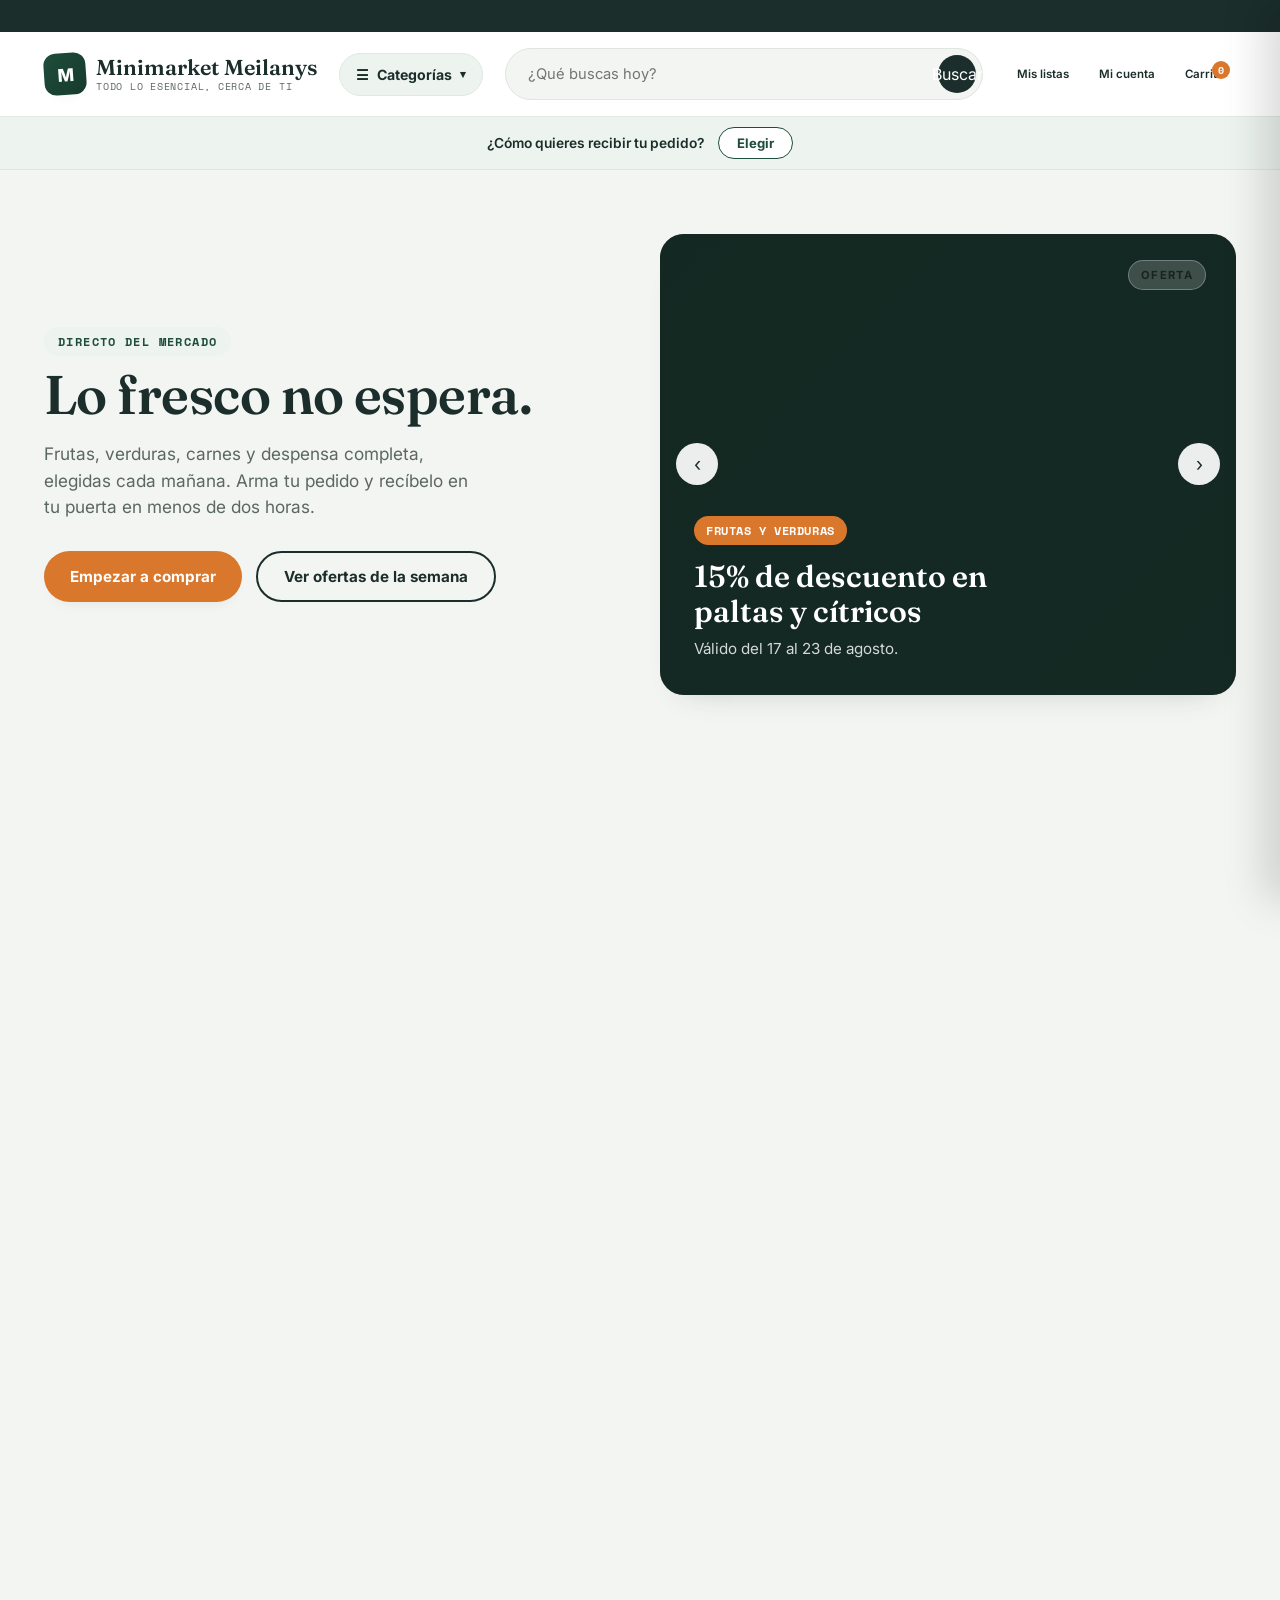
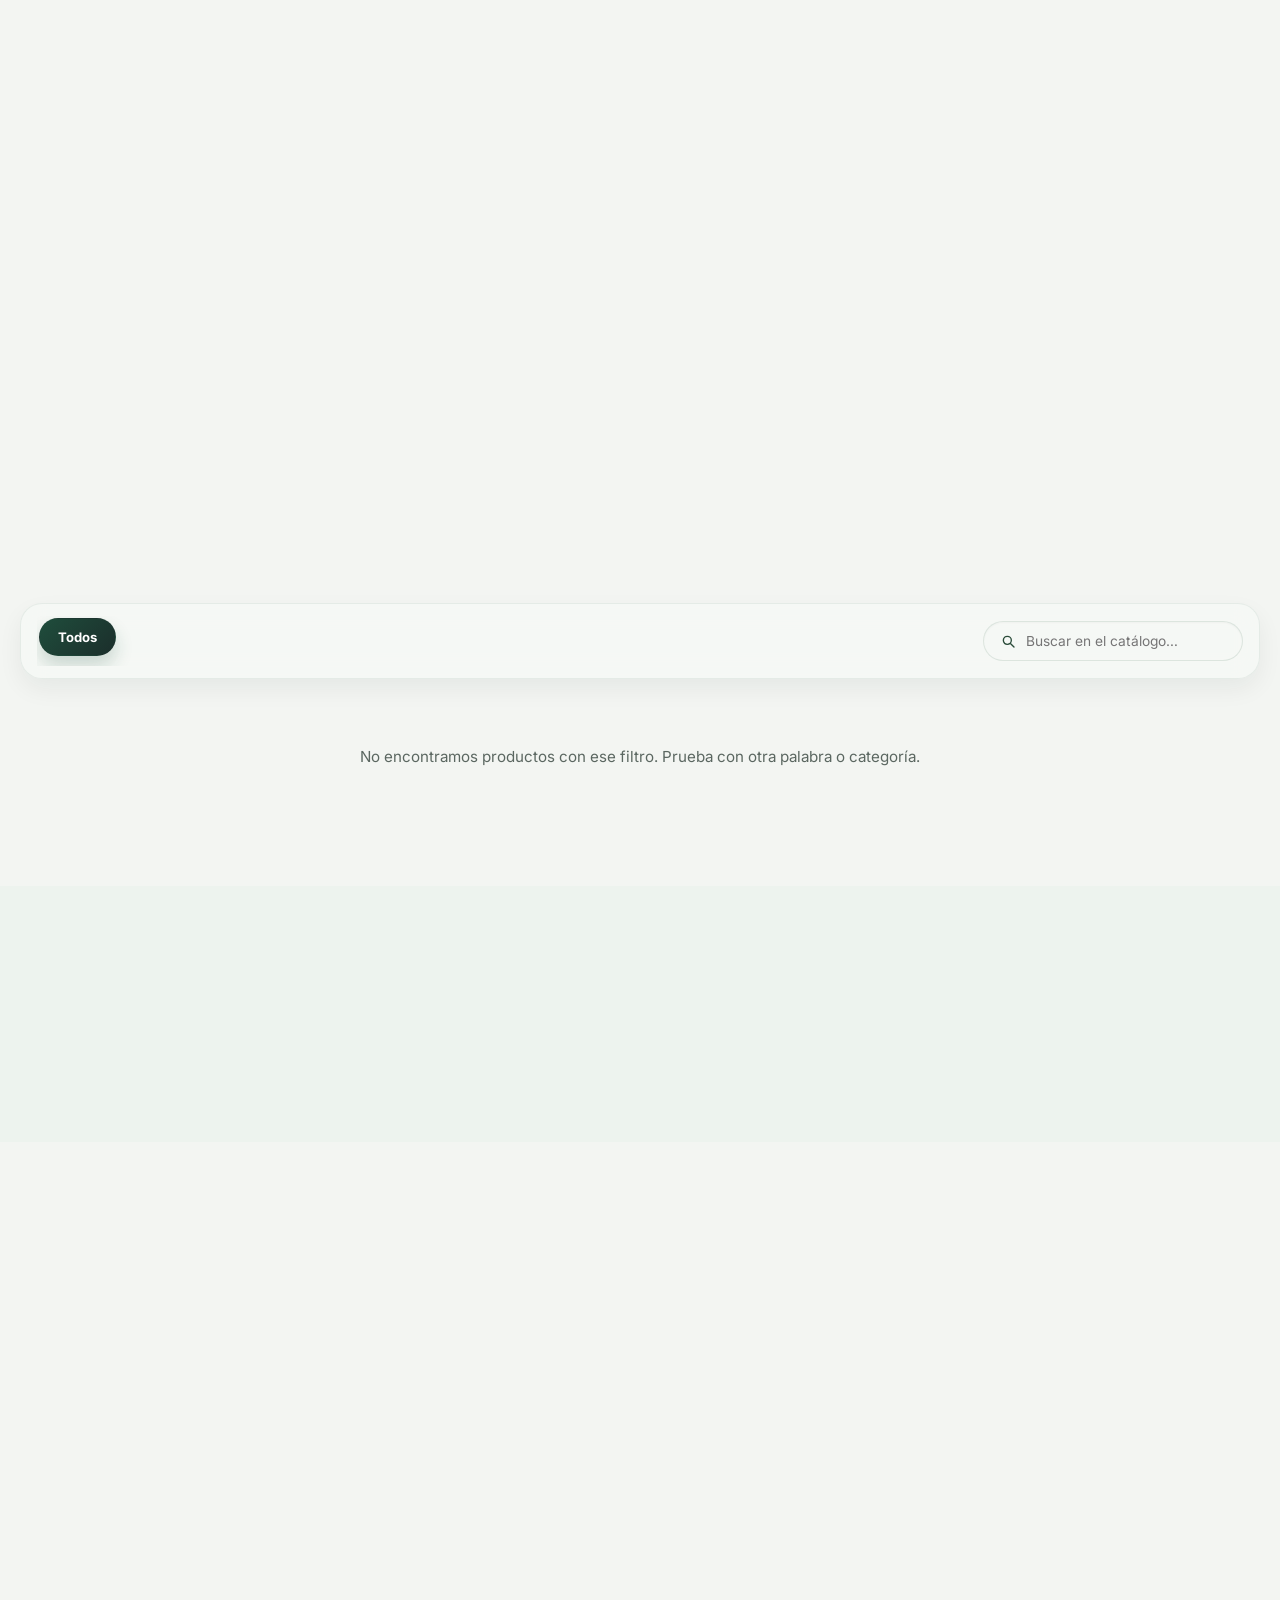
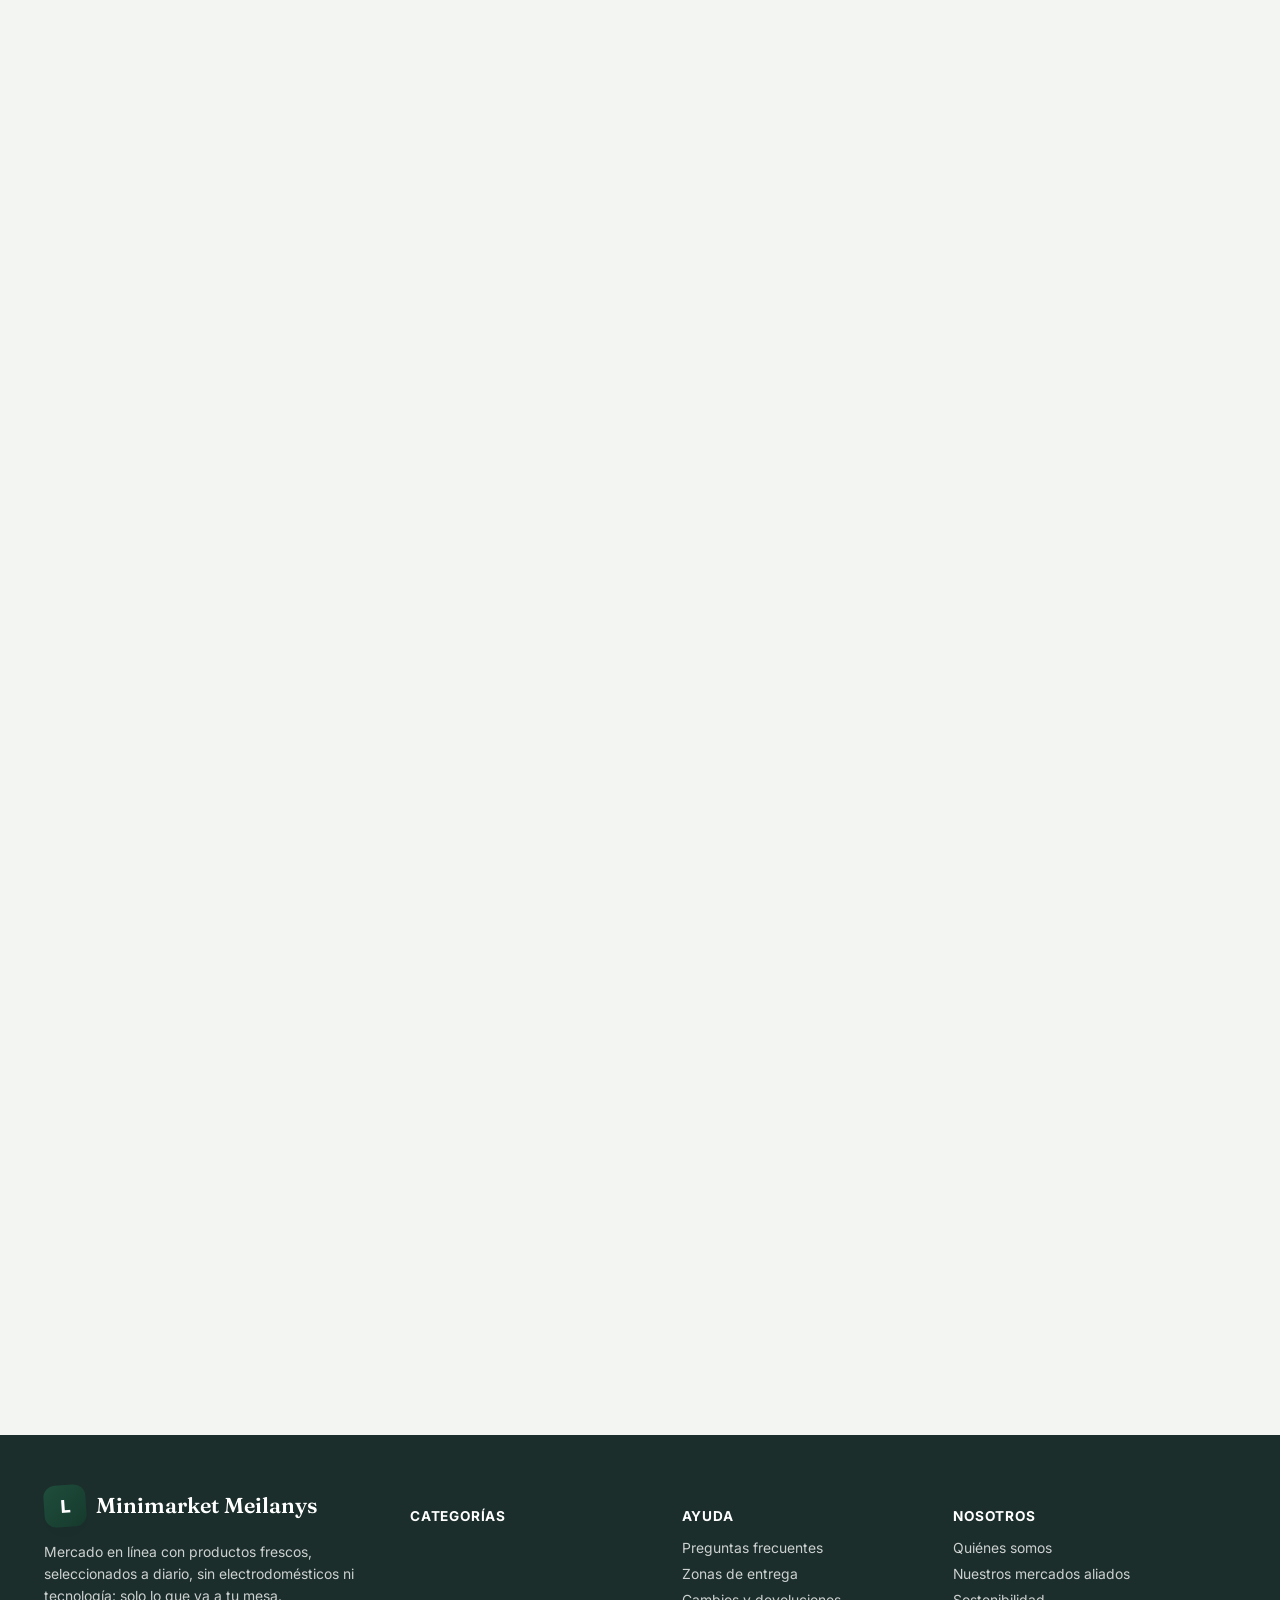
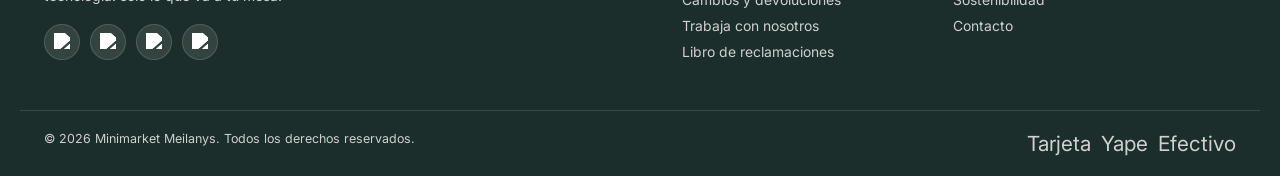
==== publico/index.html @ a61134a9 "Update index.html" ====
<!--
Archivo: index.html
Ruta: c:\xampp\htdocs\Empresa\Paginaweb_v1\index.html
Proyecto: Empresa / Paginaweb_v1
Nombre del proyecto: Minimarket Meilanys
Fecha: 2026-08-24
Autor: Yo, como responsable del desarrollo de esta tienda, creo y mantengo este archivo.
Propósito: servir como página principal y punto de entrada de la experiencia de compra del minimarket.
Tecnologías: HTML5, CSS3, JavaScript, diseño responsive.
Dependencias: styles.css, script.js, main.js.
Estado: activo y en uso.
-->
<!DOCTYPE html>
<html lang="es">
<head>
<meta charset="UTF-8">
<meta name="viewport" content="width=device-width, initial-scale=1.0">
<title>Minimarket Meilanys</title>
<link rel="preconnect" href="https://fonts.googleapis.com">
<link rel="preconnect" href="https://fonts.gstatic.com" crossorigin>
<link href="https://fonts.googleapis.com/css2?family=Fraunces:opsz,wght@9..144,400;9..144,500;9..144,600;9..144,700&family=Inter:wght@400;500;600;700;800&family=Space+Mono:wght@400;700&display=swap" rel="stylesheet">
  <link rel="stylesheet" href="./recursos/estilos/styles.css">
</head>
<body>

<div class="ticker">
  <div class="ticker__track" id="tickerTrack"></div>
</div>

<header class="header" id="header">
  <div class="header__inner">
    <a class="logo" href="#inicio" aria-label="Minimarket Meilanys — inicio">
      <span class="logo__mark">M</span>
      <span class="logo__text">Minimarket Meilanys<small>Todo lo esencial, cerca de ti</small></span>
    </a>

    <nav class="categories-nav">
      <button class="categories-toggle" id="catToggle" aria-expanded="false">
        <span>☰</span> Categorías <span class="chev">▾</span>
      </button>
      <div class="categories-dropdown" id="catDropdown"></div>
    </nav>

    <div class="search">
      <input type="text" id="headerSearch" placeholder="¿Qué buscas hoy?" autocomplete="off">
      <button id="headerSearchBtn" aria-label="Buscar">Buscar</button>
    </div>

    <div class="header-actions">
      <button class="action-btn" id="listasBtn"><span class="label">Mis listas</span></button>
      <button class="action-btn" id="cuentaBtn"><span class="label">Mi cuenta</span></button>
      <button class="action-btn cart-btn" id="cartOpenBtn">
        <span class="label">Carrito</span>
        <span class="cart-badge" id="cartBadge">0</span>
      </button>
    </div>

    <button class="mobile-menu-btn" id="mobileMenuBtn" aria-label="Abrir menú">☰</button>
  </div>

  <div class="delivery-bar">
    <span>¿Cómo quieres recibir tu pedido?</span>
    <button id="deliveryOpenBtn">Elegir</button>
  </div>
</header>

<main>

  <!-- HERO -->
  <section class="hero" id="inicio">
    <div class="hero__content">
      <span class="eyebrow">Directo del mercado</span>
      <h1>Lo fresco no espera.</h1>
      <p>Frutas, verduras, carnes y despensa completa, elegidas cada mañana. Arma tu pedido y recíbelo en tu puerta en menos de dos horas.</p>
      <div class="hero__ctas">
        <a href="#catalogo" class="btn btn--primary">Empezar a comprar</a>
        <a href="#ofertas" class="btn btn--ghost">Ver ofertas de la semana</a>
      </div>
    </div>
    <div class="hero__carousel" id="heroCarousel">
      <div class="slide slide--1 active" data-index="0">
        <span class="slide__icon">Oferta</span>
        <span class="slide__tag">Frutas y verduras</span>
        <h3>15% de descuento en paltas y cítricos</h3>
        <p>Válido del 17 al 23 de agosto.</p>
      </div>
      <div class="slide slide--2" data-index="1">
        <span class="slide__icon">Oferta</span>
        <span class="slide__tag">Panadería del día</span>
        <h3>2x1 en pan artesanal recién horneado</h3>
        <p>Todos los días desde las 6:00 a.m.</p>
      </div>
      <div class="slide slide--3" data-index="2">
        <span class="slide__icon">Oferta</span>
        <span class="slide__tag">Congelados</span>
        <h3>Hasta 30% en carnes y platos listos</h3>
        <p>Stock limitado esta semana.</p>
      </div>
      <button class="carousel-arrow prev" id="carouselPrev" aria-label="Anterior">‹</button>
      <button class="carousel-arrow next" id="carouselNext" aria-label="Siguiente">›</button>
      <div class="carousel-dots" id="carouselDots"></div>
    </div>
  </section>

  <!-- CATEGORIES -->
  <section class="categories" id="categorias">
    <div class="head reveal">
      <span class="eyebrow">Pasillo por pasillo</span>
      <h2 class="section-title">Explora todo lo que tenemos fresco</h2>
      <p>Sin electrodomésticos ni tecnología — solo mercado, todos los días.</p>
    </div>
    <div class="category-grid" id="categoryGrid"></div>
  </section>

  <section class="business-highlights">
    <div class="container">
      <div class="head reveal">
        <span class="eyebrow">Nuestra diferencia</span>
        <h2 class="section-title">Un servicio pensado para negocios y hogares</h2>
        <p>Diseñado para ofrecer una experiencia confiable, rápida y profesional desde la primera compra.</p>
      </div>
      <div class="feature-grid">
        <article class="feature-card reveal">
          <div class="feature-card__icon">01</div>
          <h3>Selección premium</h3>
          <p>Productos frescos y de calidad, revisados cada día para mantener una experiencia consistente.</p>
        </article>
        <article class="feature-card reveal">
          <div class="feature-card__icon">02</div>
          <h3>Entrega ágil</h3>
          <p>Despachos en tiempos competitivos para que tu compra llegue cuando más la necesitas.</p>
        </article>
        <article class="feature-card reveal">
          <div class="feature-card__icon">03</div>
          <h3>Pago seguro</h3>
          <p>Protegemos tus datos y brindamos opciones simples para pagar con total tranquilidad.</p>
        </article>
        <article class="feature-card reveal">
          <div class="feature-card__icon">04</div>
          <h3>Soporte cercano</h3>
          <p>Atención rápida para dudas, cambios, devoluciones y recomendaciones durante todo el proceso.</p>
        </article>
      </div>
    </div>
  </section>

  <section class="process-section">
    <div class="container process-grid">
      <div class="process-copy reveal">
        <span class="eyebrow">Cómo lo hacemos</span>
        <h2 class="section-title">Compra fácil, clara y segura</h2>
        <p>La experiencia de compra combina rapidez, confianza y atención real para que cada pedido se sienta profesional.</p>
        <ul class="check-list">
          <li>Elige productos de tu supermercado favorito.</li>
          <li>Confirma la entrega o retiro según tu horario.</li>
          <li>Recibe notificaciones y seguimiento del pedido.</li>
        </ul>
      </div>
      <div class="process-steps reveal">
        <article class="step-card">
          <span class="step-card__num">01</span>
          <h3>Explora</h3>
          <p>Busca por categoría, compara y elige lo que necesitas para la semana.</p>
        </article>
        <article class="step-card">
          <span class="step-card__num">02</span>
          <h3>Confirma</h3>
          <p>Agrega tus productos y revisa el resumen antes de continuar al pago.</p>
        </article>
        <article class="step-card">
          <span class="step-card__num">03</span>
          <h3>Recibe</h3>
          <p>Te informamos sobre tu entrega para que la experiencia sea transparente.</p>
        </article>
      </div>
    </div>
  </section>

  <!-- OFFERS -->
  <section class="offers" id="ofertas">
    <div class="offers__header reveal">
      <div>
        <span class="eyebrow">Ofertas de la semana</span>
        <h2 class="section-title">Precios que se renuevan pronto</h2>
      </div>
      <div class="countdown">
        <div>
          <div class="countdown__label">Nueva reposición en</div>
          <div class="countdown__time" id="countdownTime">--:--:--</div>
        </div>
      </div>
    </div>
    <div class="offers-grid" id="offersGrid"></div>
  </section>

  <!-- CATALOG -->
  <section class="catalog" id="catalogo">
    <div class="catalog__controls">
      <div class="filter-tabs" id="filterTabs"></div>
      <div class="catalog-search">
        <input type="text" id="catalogSearch" placeholder="Buscar en el catálogo…" autocomplete="off">
      </div>
    </div>
    <div class="product-grid" id="productGrid"></div>
    <p class="empty-state" id="emptyState" hidden>No encontramos productos con ese filtro. Prueba con otra palabra o categoría.</p>
  </section>

  <!-- TRUST -->
  <section class="trust">
    <div class="container">
      <div class="trust-item reveal">
        <span class="trust-item__ico">01</span>
        <h4>Entrega en menos de 2 horas</h4>
        <p>Despachamos desde el mercado más cercano a tu dirección.</p>
      </div>
      <div class="trust-item reveal">
        <span class="trust-item__ico">02</span>
        <h4>Frescura garantizada</h4>
        <p>Si un producto no llega en buen estado, lo cambiamos sin costo.</p>
      </div>
      <div class="trust-item reveal">
        <span class="trust-item__ico">03</span>
        <h4>Pago 100% seguro</h4>
        <p>Tarjeta, Yape, Plin o efectivo contra entrega.</p>
      </div>
      <div class="trust-item reveal">
        <span class="trust-item__ico">04</span>
        <h4>Cambios sin complicaciones</h4>
        <p>Tienes 24 horas para reportar cualquier producto.</p>
      </div>
    </div>
  </section>

  <section class="testimonials">
    <div class="container">
      <div class="head reveal">
        <span class="eyebrow">Clientes satisfechos</span>
        <h2 class="section-title">La confianza se ve en cada compra</h2>
        <p>La mejor prueba de una marca es la repetición y la recomendación de quienes la usan cada semana.</p>
      </div>
      <div class="testimonial-grid">
        <article class="testimonial-card reveal">
          <div class="testimonial-card__stars">★★★★★</div>
          <p>“La atención y la frescura son excelentes. Es la primera vez que una compra online se siente tan organizada.”</p>
          <div class="testimonial-card__person">
            <strong>María C.</strong>
            <span>Cliente frecuente</span>
          </div>
        </article>
        <article class="testimonial-card reveal">
          <div class="testimonial-card__stars">★★★★★</div>
          <p>“Puedo comprar en minutos y recibir lo que necesito sin complicaciones. Se siente muy profesional.”</p>
          <div class="testimonial-card__person">
            <strong>José R.</strong>
            <span>Hogar y familia</span>
          </div>
        </article>
        <article class="testimonial-card reveal">
          <div class="testimonial-card__stars">★★★★★</div>
          <p>“La experiencia del carrito y la entrega es clara y confiable. Eso hace que vuelvan a comprar.”</p>
          <div class="testimonial-card__person">
            <strong>Lucía P.</strong>
            <span>Cliente premium</span>
          </div>
        </article>
      </div>
    </div>
  </section>

  <section class="help-section">
    <div class="container help-grid">
      <div class="help-card reveal">
        <span class="eyebrow">Atención</span>
        <h2 class="section-title">Estamos para ayudarte</h2>
        <ul class="contact-list">
          <li>+51 987 654 321</li>
            <li>soporte@meilanys.pe</li>
            <li>C. 8, Lima 15828</li>
            <li>Lun a Dom · 7:00 a. m. a 10:00 p. m.</li>
        </ul>
      </div>
      <div class="help-card reveal">
        <span class="eyebrow">Preguntas frecuentes</span>
        <div class="faq-item">
          <strong>¿Cuánto tarda la entrega?</strong>
          <p>Normalmente entregamos en 1 a 2 horas según la zona y la hora del pedido.</p>
        </div>
        <div class="faq-item">
          <strong>¿Puedo cambiar mi pedido?</strong>
          <p>Sí, durante los primeros minutos antes del despacho puedes ajustar el carrito.</p>
        </div>
        <div class="faq-item">
          <strong>¿Es seguro pagar online?</strong>
          <p>Todos los pagos están protegidos con una experiencia simple y segura para clientes.</p>
        </div>
      </div>
    </div>
  </section>

  <section class="location-section">
    <div class="container location-grid">
      <div class="location-card reveal">
        <span class="eyebrow">Nuestra ubicación</span>
        <h2 class="section-title">Visítanos en nuestra tienda</h2>
        <p>Minimarket Meilanys está ubicado en C. 8, Lima 15828, para que puedas recoger tus compras de forma rápida y segura, o coordinar delivery con total confianza.</p>
        <ul class="location-details">
          <li><strong>Dirección:</strong> C. 8, Lima 15828</li>
          <li><strong>Coordenadas:</strong> -12.188634, -76.957334</li>
          <li><strong>Horario:</strong> Lunes a domingo · 7:00 a. m. a 10:00 p. m.</li>
        </ul>
        <div class="location-actions">
          <a class="btn btn--primary" href="https://maps.app.goo.gl/cCoFbP7yw3B4ZYodA" target="_blank" rel="noreferrer">Abrir en Google Maps</a>
          <a class="btn btn--ghost" href="https://www.google.com/maps?q=-12.188634,-76.957334" target="_blank" rel="noreferrer">Cómo llegar</a>
        </div>
      </div>
      <div class="location-map reveal">
        <iframe
          src="https://www.google.com/maps?q=-12.188634,-76.957334&z=16&output=embed"
          loading="lazy"
          referrerpolicy="no-referrer-when-downgrade"
          allowfullscreen
          title="Ubicación de Minimarket Meilanys">
        </iframe>
        <a class="location-map__badge" href="https://maps.app.goo.gl/cCoFbP7yw3B4ZYodA" target="_blank" rel="noreferrer">Abrir en Google Maps</a>
      </div>
    </div>
  </section>

  <!-- NEWSLETTER -->
  <section>
    <div class="newsletter reveal">
      <h2>Únete a la lista de compras</h2>
      <p>Recibe las ofertas de la semana y las novedades de temporada antes que nadie.</p>
      <form id="newsletterForm">
        <input type="email" required placeholder="tu@correo.com" id="newsletterEmail">
        <button type="submit" class="btn btn--primary">Suscribirme</button>
      </form>
      <p class="newsletter-success" id="newsletterSuccess" hidden>Listo, revisa tu correo para confirmar la suscripción.</p>
    </div>
  </section>

</main>

<footer class="footer">
  <div class="footer__grid">
    <div class="footer__about">
      <span class="logo" style="margin-bottom:14px;display:inline-flex;">
        <span class="logo__mark">L</span>
        <span class="logo__text" style="color:#fff;">Minimarket Meilanys</span>
      </span>
      <p>Mercado en línea con productos frescos, seleccionados a diario, sin electrodomésticos ni tecnología: solo lo que va a tu mesa.</p>
      <div class="social-row">
        <a href="#" aria-label="Facebook"><img src="https://cdn.simpleicons.org/facebook/ffffff" alt="Facebook" /></a>
        <a href="#" aria-label="Instagram"><img src="https://cdn.simpleicons.org/instagram/ffffff" alt="Instagram" /></a>
        <a href="#" aria-label="TikTok"><img src="https://cdn.simpleicons.org/tiktok/ffffff" alt="TikTok" /></a>
        <a href="#" aria-label="WhatsApp"><img src="https://cdn.simpleicons.org/whatsapp/ffffff" alt="WhatsApp" /></a>
      </div>
    </div>
    <div>
      <h5>Categorías</h5>
      <ul id="footerCategories"></ul>
    </div>
    <div>
      <h5>Ayuda</h5>
      <ul>
        <li><a href="#">Preguntas frecuentes</a></li>
        <li><a href="#">Zonas de entrega</a></li>
        <li><a href="#">Cambios y devoluciones</a></li>
        <li><a href="#">Trabaja con nosotros</a></li>
        <li><a href="#">Libro de reclamaciones</a></li>
      </ul>
    </div>
    <div>
      <h5>Nosotros</h5>
      <ul>
        <li><a href="#">Quiénes somos</a></li>
        <li><a href="#">Nuestros mercados aliados</a></li>
        <li><a href="#">Sostenibilidad</a></li>
        <li><a href="#">Contacto</a></li>
      </ul>
    </div>
  </div>
  <div class="footer__bottom">
    <span>© 2026 Minimarket Meilanys. Todos los derechos reservados.</span>
    <div class="payment-icons" aria-label="Métodos de pago">
      <span>Tarjeta</span><span>Yape</span><span>Efectivo</span>
    </div>
  </div>
</footer>

<!-- CART DRAWER -->
<div class="overlay" id="overlay"></div>
<aside class="cart-drawer" id="cartDrawer" aria-label="Carrito de compras">
  <div class="cart-drawer__header">
    <h3>Tu carrito</h3>
    <button id="cartCloseBtn" aria-label="Cerrar carrito">✕</button>
  </div>
  <div class="cart-items" id="cartItems"></div>
  <div class="cart-drawer__footer" id="cartFooter">
    <div class="cart-subtotal"><span>Subtotal</span><strong id="cartSubtotal">S/ 0.00</strong></div>
    <button class="btn btn--primary btn--block" id="checkoutBtn">Ir a pagar</button>
  </div>
</aside>

<!-- DELIVERY MODAL -->
<div class="modal" id="deliveryModal">
  <div class="modal__box">
    <button class="modal__close" id="deliveryClose" aria-label="Cerrar">✕</button>
    <h3>¿Cómo quieres recibir tu pedido?</h3>
    <label class="modal__option">
      <input type="radio" name="delivery" value="domicilio" checked>
      Delivery a domicilio
    </label>
    <label class="modal__option">
      <input type="radio" name="delivery" value="tienda">
      Recojo en tienda
    </label>
    <button class="btn btn--primary btn--block" id="deliveryConfirm" style="margin-top:8px;">Confirmar</button>
  </div>
</div>

<!-- AUTH MODAL -->
<div class="modal" id="authModal" aria-hidden="true">
  <div class="modal__box auth-modal__box">
    <button class="modal__close" id="authClose" aria-label="Cerrar inicio de sesión">✕</button>
    <div class="auth-modal__header">
      <span class="eyebrow">Cuenta</span>
      <h3 id="authTitle">Iniciar sesión</h3>
    </div>

    <form id="authForm" class="auth-form">
      <label class="auth-field auth-field--name" style="display:none">
        <span>Nombre completo</span>
        <input id="authName" type="text" placeholder="Tu nombre" autocomplete="name">
      </label>

      <label class="auth-field auth-field--email" style="display:none">
        <span>Correo electrónico</span>
        <input id="authEmail" type="email" placeholder="tu@correo.com" autocomplete="email">
      </label>

      <label class="auth-field">
        <span>Usuario o email</span>
        <input id="authIdentifier" type="text" placeholder="admin o admin@lacanasta.com" autocomplete="username" required>
      </label>

      <label class="auth-field">
        <span>Contraseña</span>
        <input id="authPassword" type="password" placeholder="Tu contraseña" autocomplete="current-password" required>
      </label>

      <button type="submit" class="btn btn--primary btn--block">Iniciar sesión</button>

      <div class="auth-demo">
        <strong>Credenciales de prueba:</strong>
        <span>admin / admin123</span>
        <span>maria / maria2025</span>
      </div>

      <button type="button" class="auth-toggle" id="authToggleMode">Crear una cuenta</button>
    </form>
  </div>
</div>

<!-- ACCOUNT MODAL -->
<div class="modal" id="accountModal" aria-hidden="true">
  <div class="modal__box account-modal__box">
    <button class="modal__close" id="accountClose" aria-label="Cerrar cuenta">✕</button>
    <div class="auth-modal__header">
      <span class="eyebrow">Cuenta</span>
      <h3>Mi cuenta</h3>
    </div>

    <div class="account-menu">
      <button class="account-menu__item" data-account-panel="profile">Datos personales</button>
      <button class="account-menu__item" data-account-panel="addresses">Direcciones</button>
      <button class="account-menu__item" data-account-panel="payments">Medios de pago</button>
      <button class="account-menu__item" data-account-panel="refunds">Datos para reembolso</button>
      <button class="account-menu__item" data-account-panel="security">Configurar mi cuenta</button>
      <button class="account-menu__item account-menu__item--danger" id="accountLogoutBtn">Cerrar sesión</button>
    </div>

    <div class="account-panel" id="accountPanel"></div>
  </div>
</div>

<!-- HISTORY MODAL -->
<div class="modal" id="historyModal" aria-hidden="true">
  <div class="modal__box history-modal__box">
    <button class="modal__close" id="historyClose" aria-label="Cerrar historial">✕</button>
    <div class="auth-modal__header">
      <span class="eyebrow">Compras</span>
      <h3>Mi historial</h3>
    </div>
    <div class="history-list" id="historyList"></div>
  </div>
</div>

<!-- TOAST -->
<div class="toast" id="toast"></div>

  <!-- CONEXIÓN A SUPABASE -->
  <script src="https://cdn.jsdelivr.net/npm/@supabase/supabase-js@2"></script>
  <script>
    const supabaseUrl = 'https://bbfckczuqyzjgxltdisg.supabase.co/rest/v1/';
    const supabaseKey = 'sb_publishable_HNI1FdxXAYQt8T81TPZKsA_HZeh8d6D';
    window.supabase = supabase.createClient(supabaseUrl, supabaseKey);
  </script>

  <script type="module" src="./recursos/scripts/main.js"></script>
</body>
</html>
---- publico/recursos/estilos/styles.css ----
/*
Archivo: styles.css
Ruta: c:\xampp\htdocs\Empresa\Paginaweb_v1\styles.css
Proyecto: Empresa / Paginaweb_v1
Nombre del proyecto: Minimarket Meilanys
Fecha: 2026-08-24
Autor: Yo, como responsable del desarrollo, creo y mantengo este archivo.
Propósito: definir toda la apariencia visual, paleta de colores, layout y responsividad de la tienda.
Tecnologías: CSS3, variables, media queries, animaciones.
Dependencias: index.html y componentes visuales de la página.
Estado: activo y estilizando la interfaz.
*/
/* ============================================================
   TOKENS
============================================================ */
:root{
  --verde-hoja:#1f4d3c;
  --verde-hoja-dark:#163a2d;
  --verde-musgo:#1b2e2b;
  --verde-brote:#edf3ee;
  --verde-brote-2:#dde9e1;
  --papaya:#d9772d;
  --papaya-dark:#b85e18;
  --rabano:#c93d3d;
  --fondo:#f3f5f2;
  --superficie:#ffffff;
  --carbon:#1a2321;
  --gris-texto:#5b6761;
  --borde:#dfe5df;
  --sombra: 0 18px 30px -24px rgba(18,40,28,0.24);
  --sombra-sm: 0 8px 18px -14px rgba(18,40,28,0.18);
  --radio: 18px;
  --radio-sm:12px;
  --display: 'Fraunces', serif;
  --cuerpo: 'Inter', sans-serif;
  --mono: 'Space Mono', monospace;
}

*,*::before,*::after{box-sizing:border-box;}
html{scroll-behavior:smooth;overflow-x:hidden;}
body{
  margin:0;
  font-family:var(--cuerpo);
  background:var(--fondo);
  color:var(--carbon);
  -webkit-font-smoothing:antialiased;
  overflow-x:hidden;
  width:100%;
}
img{max-width:100%;display:block;}
a{color:inherit;text-decoration:none;}
button{font-family:inherit;cursor:pointer;}
h1,h2,h3{font-family:var(--display);margin:0;color:var(--verde-musgo);}
p{margin:0;}
ul{list-style:none;margin:0;padding:0;}
:focus-visible{outline:3px solid var(--papaya);outline-offset:2px;}

.eyebrow{
  font-family:var(--mono);
  text-transform:uppercase;
  letter-spacing:.12em;
  font-size:.72rem;
  color:var(--verde-hoja);
  font-weight:700;
  display:inline-block;
  margin-bottom:10px;
}

.section-title{font-size:clamp(1.5rem,2.6vw,2.1rem);font-weight:600;}
.container{max-width:1240px;margin:0 auto;padding:0 24px;}

.btn{
  display:inline-flex;align-items:center;justify-content:center;gap:8px;
  padding:14px 26px;border-radius:999px;border:none;font-weight:700;
  font-size:.95rem;transition:transform .18s ease, box-shadow .18s ease, background .18s ease;
  white-space:nowrap;
}
.btn--primary{background:var(--papaya);color:#fff;box-shadow:var(--sombra-sm);}
.btn--primary:hover{background:var(--papaya-dark);transform:translateY(-2px);box-shadow:var(--sombra);}
.btn--ghost{background:transparent;color:var(--verde-musgo);border:2px solid var(--verde-musgo);}
.btn--ghost:hover{background:var(--verde-musgo);color:#fff;transform:translateY(-2px);}
.btn--block{width:100%;}
.btn:active{transform:translateY(0) scale(.98);}

@media (prefers-reduced-motion: reduce){
  *{animation-duration:.001ms !important;animation-iteration-count:1 !important;transition-duration:.001ms !important;scroll-behavior:auto !important;}
}

/* ============================================================
   TICKER
============================================================ */
.ticker{
  background:var(--verde-musgo);color:#EFF6EA;
  font-family:var(--mono);font-size:.76rem;letter-spacing:.03em;
  overflow:hidden;white-space:nowrap;padding:7px 0;position:relative;
}
.ticker__track{display:inline-flex;gap:56px;animation:scrollTicker 26s linear infinite;padding-left:100%;}
.ticker__track span{display:inline-flex;align-items:center;gap:8px;}
@keyframes scrollTicker{from{transform:translateX(0);}to{transform:translateX(-100%);}}

/* ============================================================
   HEADER
============================================================ */
.header{
  position:sticky;top:0;z-index:60;background:var(--superficie);
  border-bottom:1px solid var(--borde);transition:box-shadow .25s ease, padding .25s ease;
}
.header.is-scrolled{box-shadow:var(--sombra-sm);}
.header__inner{
  max-width:1240px;margin:0 auto;padding:16px 24px;
  display:grid;grid-template-columns:auto auto 1fr auto;align-items:center;gap:22px;
}
.header__inner > *{min-width:0;}
.logo{display:flex;align-items:center;gap:10px;flex-shrink:0;}
.logo__mark{
  width:42px;height:42px;border-radius:12px;background:linear-gradient(135deg, var(--verde-hoja) 0%, var(--verde-hoja-dark) 100%);
  display:flex;align-items:center;justify-content:center;font-size:1.1rem;font-weight:800;font-family:var(--cuerpo);
  color:#fff; box-shadow:var(--sombra-sm); transform:rotate(-4deg);
}
.logo__text{font-family:var(--display);font-weight:600;font-size:1.35rem;color:var(--verde-musgo);line-height:1;}
.logo__text small{display:block;font-family:var(--mono);font-size:.6rem;color:var(--gris-texto);letter-spacing:.08em;font-weight:400;text-transform:uppercase;margin-top:3px;}

.categories-toggle{
  background:var(--verde-brote);border:1px solid var(--verde-brote-2);color:var(--verde-musgo);
  padding:12px 16px;border-radius:999px;font-weight:700;font-size:.88rem;
  display:flex;align-items:center;gap:8px;position:relative;transition:background .2s;
}
.categories-toggle:hover{background:var(--verde-brote-2);}
.categories-toggle .chev{transition:transform .2s ease;font-size:.7rem;}
.categories-toggle[aria-expanded="true"] .chev{transform:rotate(180deg);}
.categories-dropdown{
  position:absolute;top:calc(100% + 12px);left:0;background:var(--superficie);
  border:1px solid var(--borde);border-radius:var(--radio-sm);box-shadow:var(--sombra);
  width:280px;padding:10px;display:grid;grid-template-columns:1fr 1fr;gap:2px;
  opacity:0;visibility:hidden;transform:translateY(-8px);transition:all .2s ease;z-index:70;
}
.categories-nav{position:relative;}
.categories-dropdown.open{opacity:1;visibility:visible;transform:translateY(0);}
.categories-dropdown a{
  display:flex;align-items:center;gap:8px;padding:9px 10px;border-radius:8px;font-size:.83rem;font-weight:500;
  transition:background .15s;
}
.categories-dropdown a:hover{background:var(--verde-brote);}

.search{
  display:flex;align-items:center;background:var(--fondo);border:1.5px solid var(--borde);
  border-radius:999px;padding:6px 6px 6px 18px;transition:border-color .2s, box-shadow .2s;
}
.search:focus-within{border-color:var(--verde-hoja);box-shadow:0 0 0 4px var(--verde-brote);}
.search input{
  border:none;background:transparent;outline:none;font-size:.92rem;flex:1;padding:8px 4px;font-family:var(--cuerpo);color:var(--carbon);
}
.search button{
  background:var(--verde-musgo);color:#fff;border:none;width:38px;height:38px;border-radius:50%;
  display:flex;align-items:center;justify-content:center;font-size:1rem;flex-shrink:0;transition:background .2s;
}
.search button:hover{background:var(--verde-hoja);}

.header-actions{display:flex;align-items:center;gap:6px;}
.action-btn{
  background:none;border:none;display:flex;flex-direction:column;align-items:center;gap:4px;
  padding:8px 12px;border-radius:12px;font-size:.72rem;font-weight:600;color:var(--verde-musgo);
  transition:background .2s;position:relative;
}
.action-btn:hover{background:var(--verde-brote);}
.action-btn .ico{font-size:1.3rem;}
.cart-badge{
  position:absolute;top:2px;right:6px;background:var(--papaya);color:#fff;font-size:.62rem;font-weight:800;
  width:18px;height:18px;border-radius:50%;display:flex;align-items:center;justify-content:center;
  font-family:var(--mono);
}
.cart-badge.bump{animation:bump .35s ease;}
@keyframes bump{0%{transform:scale(1);}40%{transform:scale(1.45);}100%{transform:scale(1);}}

.mobile-menu-btn{display:none;background:none;border:none;font-size:1.5rem;color:var(--verde-musgo);}

.delivery-bar{
  background:var(--verde-brote);border-top:1px solid var(--verde-brote-2);
  padding:10px 24px;display:flex;align-items:center;justify-content:center;gap:14px;font-size:.86rem;font-weight:600;color:var(--verde-musgo);
}
.delivery-bar button{
  background:#fff;border:1.5px solid var(--verde-hoja);color:var(--verde-hoja);padding:7px 18px;
  border-radius:999px;font-weight:700;font-size:.82rem;transition:all .2s;
}
.delivery-bar button:hover{background:var(--verde-hoja);color:#fff;}

/* ============================================================
   HERO
============================================================ */
.hero{
  display:grid;grid-template-columns:minmax(0,1fr) minmax(0,1fr);align-items:center;gap:40px;
  max-width:1240px;margin:0 auto;padding:64px 24px 56px;
}
.hero__content .eyebrow{background:var(--verde-brote);padding:6px 14px;border-radius:999px;}
.hero h1{font-size:clamp(2.3rem,4.6vw,3.4rem);line-height:1.05;font-weight:600;letter-spacing:-.01em;}
.hero p{margin-top:18px;font-size:1.08rem;color:var(--gris-texto);max-width:440px;line-height:1.55;}
.hero__ctas{display:flex;gap:14px;margin-top:30px;flex-wrap:wrap;}

.hero__carousel{position:relative;border-radius:24px;overflow:hidden;box-shadow:var(--sombra);aspect-ratio:5/4;background:var(--verde-musgo);}
.slide{
  position:absolute;inset:0;display:flex;flex-direction:column;justify-content:flex-end;
  padding:34px;opacity:0;transform:scale(1.04);transition:opacity .7s ease, transform 7s ease;pointer-events:none;
  background-size:cover;background-position:center;background-repeat:no-repeat;
}
.slide.active{opacity:1;transform:scale(1);pointer-events:auto;transition:opacity .7s ease, transform 7s ease;}
.slide__icon{position:absolute;top:26px;right:30px;font-size:.7rem;letter-spacing:.12em;font-weight:700;text-transform:uppercase;background:rgba(255,255,255,.18);padding:7px 12px;border-radius:999px;border:1px solid rgba(255,255,255,.28);backdrop-filter:blur(2px);}
.slide__tag{
  align-self:flex-start;font-family:var(--mono);font-weight:700;font-size:.72rem;letter-spacing:.05em;
  background:var(--papaya);color:#fff;padding:6px 12px;border-radius:999px;margin-bottom:14px;text-transform:uppercase;
}
.slide h3{color:#fff;font-size:1.9rem;font-weight:600;max-width:320px;line-height:1.15;}
.slide p{color:rgba(255,255,255,.82);margin-top:8px;font-size:.95rem;}
.slide--1{background-image:linear-gradient(135deg,rgba(17,38,31,.72),rgba(17,38,31,.58)),url('https://images.unsplash.com/photo-1615485290382-441e4d049cb5?auto=format&fit=crop&w=1200&q=80');}
.slide--2{background-image:linear-gradient(135deg,rgba(17,38,31,.75),rgba(17,38,31,.56)),url('https://images.unsplash.com/photo-1509440159596-0249088772ff?auto=format&fit=crop&w=1200&q=80');}
.slide--3{background-image:linear-gradient(135deg,rgba(17,38,31,.8),rgba(17,38,31,.56)),url('https://images.unsplash.com/photo-1542838132-92c53300491e?auto=format&fit=crop&w=1200&q=80');}

.carousel-arrow{
  position:absolute;top:50%;transform:translateY(-50%);width:42px;height:42px;border-radius:50%;
  background:rgba(255,255,255,.92);border:none;font-size:1.2rem;color:var(--verde-musgo);
  display:flex;align-items:center;justify-content:center;transition:background .2s, transform .2s;z-index:5;
}
.carousel-arrow:hover{background:#fff;transform:translateY(-50%) scale(1.08);}
.carousel-arrow.prev{left:16px;}
.carousel-arrow.next{right:16px;}
.carousel-dots{position:absolute;bottom:20px;right:24px;display:flex;gap:7px;z-index:5;}
.carousel-dots button{
  width:8px;height:8px;border-radius:50%;background:rgba(255,255,255,.45);border:none;transition:all .25s;
}
.carousel-dots button.active{width:22px;border-radius:5px;background:#fff;}

/* ============================================================
   REVEAL
============================================================ */
.reveal{opacity:0;transform:translateY(24px);transition:opacity .6s ease, transform .6s ease;}
.reveal.in-view{opacity:1;transform:translateY(0);}

/* ============================================================
   CATEGORIES (STAMPS)
============================================================ */
.categories{padding:64px 0 10px;}
.categories .head{text-align:center;margin-bottom:38px;}
.categories .head p{color:var(--gris-texto);margin-top:10px;font-size:1rem;}
.category-grid{
  max-width:1240px;margin:0 auto;padding:0 24px;
  display:grid;grid-template-columns:repeat(6,minmax(0,1fr));gap:18px;
}
.category-card{
  background:var(--superficie);border:2px dashed var(--borde);border-radius:18px;
  padding:22px 14px;display:flex;flex-direction:column;align-items:center;gap:10px;text-align:center;
  transition:transform .22s ease, box-shadow .22s ease, border-color .22s ease, background .22s ease;
}
.category-card:hover{transform:translateY(-6px) rotate(-1deg);box-shadow:var(--sombra);border-color:var(--verde-hoja);border-style:solid;}
.category-card.active{background:var(--verde-hoja);border-color:var(--verde-hoja);border-style:solid;}
.category-card.active .category-card__label{color:#fff;}
.category-card__thumb{
  width:58px;height:58px;border-radius:14px;overflow:hidden;display:flex;align-items:center;justify-content:center;
  border:1px solid var(--borde);background:var(--verde-brote);transition:transform .22s ease, box-shadow .22s ease;
}
.category-card__thumb img{width:100%;height:100%;object-fit:cover;display:block;}
.category-card:hover .category-card__thumb{transform:scale(1.08) rotate(4deg);box-shadow:var(--sombra-sm);}
.category-card__label{font-weight:700;font-size:.82rem;color:var(--verde-musgo);line-height:1.2;}

/* ============================================================
   OFFERS + COUNTDOWN
============================================================ */
.offers{padding:74px 0;}
.offers__header{
  max-width:1240px;margin:0 auto 30px;padding:0 24px;
  display:flex;justify-content:space-between;align-items:flex-end;flex-wrap:wrap;gap:20px;
}
.countdown{
  background:var(--verde-musgo);color:#fff;border-radius:16px;padding:16px 22px;display:flex;align-items:center;gap:12px;
  font-family:var(--mono);box-shadow:var(--sombra-sm);
}
.countdown__label{font-size:.72rem;text-transform:uppercase;letter-spacing:.08em;opacity:.75;}
.countdown__time{font-size:1.5rem;font-weight:700;letter-spacing:.02em;}
.countdown__time span.colon{animation:blink 1s steps(1) infinite;}
@keyframes blink{50%{opacity:.25;}}

.offers-grid, .product-grid{
  max-width:1240px;margin:0 auto;padding:0 24px;
  display:grid;grid-template-columns:repeat(4,minmax(0,1fr));gap:22px;
}

.product-card{
  background:var(--superficie);border:1px solid var(--borde);border-radius:var(--radio);
  padding:18px;display:flex;flex-direction:column;gap:10px;position:relative;overflow:visible;
  transition:transform .22s ease, box-shadow .22s ease;
}
.product-card:hover{transform:translateY(-5px);box-shadow:var(--sombra);}
.product-card__media{
  background:linear-gradient(135deg, var(--verde-brote) 0%, #f7f9f5 100%);border-radius:14px;height:120px;display:flex;align-items:center;justify-content:center;
  position:relative;overflow:hidden;transition:background .2s;border:1px solid var(--borde);
}
.product-card:hover .product-card__media{background:linear-gradient(135deg, var(--verde-brote-2) 0%, #eef4ef 100%);}
.product-card__media img{width:100%;height:100%;object-fit:cover;display:block;transition:transform .35s ease;}
.product-card:hover .product-card__media img{transform:scale(1.04);}

.price-tag{
  position:absolute;top:-10px;right:10px;background:var(--papaya);color:#fff;font-family:var(--mono);
  font-weight:700;font-size:.72rem;padding:6px 10px 6px 14px;border-radius:4px 10px 10px 4px;
  transform:rotate(-4deg);box-shadow:0 6px 12px -4px rgba(228,97,29,.55);transition:transform .22s ease;
}
.price-tag::before{
  content:"";position:absolute;left:5px;top:50%;transform:translateY(-50%);width:5px;height:5px;
  border-radius:50%;background:rgba(255,255,255,.85);
}
.product-card:hover .price-tag{transform:rotate(0deg) scale(1.05);}
.price-tag.sale{background:var(--rabano);}

.product-card__name{font-weight:700;font-size:.95rem;color:var(--verde-musgo);line-height:1.25;min-height:2.4em;}
.product-card__unit{font-size:.76rem;color:var(--gris-texto);font-family:var(--mono);}
.product-card__rating{font-size:.76rem;color:var(--papaya-dark);font-weight:600;}
.product-card__prices{display:flex;align-items:baseline;gap:8px;margin-top:auto;}
.price-now{font-family:var(--mono);font-weight:700;font-size:1.15rem;color:var(--verde-musgo);}
.price-old{font-family:var(--mono);font-size:.8rem;color:var(--gris-texto);text-decoration:line-through;}
.add-btn{
  margin-top:6px;width:100%;padding:11px 12px;border-radius:10px;background:var(--verde-hoja);color:#fff;
  border:none;font-weight:700;font-size:.86rem;display:flex;align-items:center;justify-content:center;gap:6px;
  transition:background .2s, transform .12s;letter-spacing:.01em;
}
.add-btn:hover{background:var(--verde-hoja-dark);}
.add-btn:active{transform:scale(.96);}
.add-btn.added{background:var(--verde-musgo);}

/* ============================================================
   CATALOG
============================================================ */
.catalog{padding:20px 0 80px;position:relative;}
.catalog__controls{
  max-width:1240px;margin:0 auto 28px;padding:0 24px;
  display:grid;grid-template-columns:minmax(0,1fr) auto;align-items:center;gap:16px;
  position:sticky;top:88px;z-index:22;background:rgba(246,248,246,.92);backdrop-filter:blur(12px);
  border:1px solid rgba(39,88,62,.08);border-radius:22px;box-shadow:0 10px 24px rgba(18,40,28,.06);
  padding:12px 16px;min-height:72px;
}
.filter-tabs{
  display:flex;gap:8px;overflow-x:auto;overflow-y:hidden;scrollbar-width:thin;scrollbar-color:rgba(39,88,62,.45) rgba(39,88,62,.08);padding:2px 2px 10px;white-space:nowrap;min-width:0;scroll-padding-inline:12px;
}
.filter-tabs::-webkit-scrollbar{height:8px;}
.filter-tabs::-webkit-scrollbar-track{background:rgba(39,88,62,.08);border-radius:999px;}
.filter-tabs::-webkit-scrollbar-thumb{background:rgba(39,88,62,.45);border-radius:999px;}
.filter-tab{
  flex:0 0 auto;background:linear-gradient(180deg,#ffffff 0%, #f4f7f1 100%);border:1.2px solid rgba(39,88,62,.12);color:var(--verde-musgo);
  padding:10px 18px;border-radius:999px;font-weight:700;font-size:.82rem;transition:all .2s ease;white-space:nowrap;
  box-shadow:0 3px 10px rgba(18,40,28,.03);
}
.filter-tab:hover{border-color:var(--verde-hoja);transform:translateY(-1px);}
.filter-tab.active{background:linear-gradient(135deg,var(--verde-hoja) 0%, var(--verde-musgo) 100%);border-color:transparent;color:#fff;box-shadow:0 10px 18px rgba(21,79,53,.2);}
.catalog-search{
  position:relative;display:flex;justify-content:flex-end;flex-shrink:0;
  background:transparent;padding:0;
}
.catalog-search input{
  border:1.2px solid rgba(39,88,62,.12);background:linear-gradient(180deg,#ffffff 0%, #f5f7f2 100%);border-radius:999px;padding:11px 18px 11px 42px;
  font-size:.86rem;width:260px;outline:none;transition:border-color .2s ease, box-shadow .2s ease, transform .2s ease;font-family:var(--cuerpo);
  box-shadow:inset 0 1px 2px rgba(18,40,28,.03);
  background-image:url("data:image/svg+xml,%3Csvg xmlns='http://www.w3.org/2000/svg' width='16' height='16' viewBox='0 0 24 24' fill='none' stroke='%23294b38' stroke-width='2' stroke-linecap='round' stroke-linejoin='round'%3E%3Ccircle cx='11' cy='11' r='6'/%3E%3Cline x1='16' y1='16' x2='21' y2='21'/%3E%3C/svg%3E");
  background-repeat:no-repeat;background-position:16px center;background-size:16px 16px;
}
.catalog-search input:focus{border-color:var(--verde-hoja);box-shadow:0 0 0 4px rgba(72,132,92,.13);transform:translateY(-1px);}

.product-grid .product-card{animation:cardIn .35s ease both;}
@keyframes cardIn{from{opacity:0;transform:translateY(10px);}to{opacity:1;transform:translateY(0);}}
.empty-state{max-width:1240px;margin:40px auto;padding:0 24px;text-align:center;color:var(--gris-texto);font-size:.95rem;}

/* ============================================================
   TRUST STRIP
============================================================ */
.trust{background:var(--verde-brote);padding:52px 0;}
.trust .container{display:grid;grid-template-columns:repeat(4,minmax(0,1fr));gap:26px;}
.trust-item{display:flex;flex-direction:column;align-items:center;text-align:center;gap:10px;}
.trust-item__ico{font-size:2rem;}
.trust-item h4{font-family:var(--cuerpo);font-weight:700;font-size:.92rem;color:var(--verde-musgo);}
.trust-item p{font-size:.8rem;color:var(--gris-texto);line-height:1.4;}

.business-highlights,
.process-section,
.testimonials,
.help-section{padding:76px 0 0;}
.feature-grid,
.testimonial-grid,
.help-grid{display:grid;gap:22px;}
.feature-grid{grid-template-columns:repeat(4,minmax(0,1fr));margin-top:32px;}
.feature-card,
.testimonial-card,
.help-card,
.step-card{
  background:var(--superficie);border:1px solid var(--borde);border-radius:22px;box-shadow:var(--sombra-sm);
}
.feature-card{padding:26px 20px;text-align:left;display:flex;flex-direction:column;gap:12px;}
.feature-card__icon{width:52px;height:52px;border-radius:12px;background:var(--verde-brote);display:flex;align-items:center;justify-content:center;font-size:.72rem;font-weight:800;letter-spacing:.12em;color:var(--verde-hoja);border:1px solid var(--borde);}
.feature-card h3{font-family:var(--cuerpo);font-size:1.05rem;font-weight:700;}
.feature-card p{color:var(--gris-texto);font-size:.88rem;line-height:1.6;}

.process-grid{display:grid;grid-template-columns:minmax(0,1.05fr) minmax(0,1.3fr);gap:30px;align-items:center;}
.process-copy p{color:var(--gris-texto);line-height:1.7;margin-top:10px;max-width:520px;}
.check-list{list-style:none;padding:0;margin:22px 0 0;display:grid;gap:12px;}
.check-list li{display:flex;align-items:flex-start;gap:10px;color:var(--carbon);font-weight:600;}
.check-list li::before{content:'✓';display:inline-flex;align-items:center;justify-content:center;width:24px;height:24px;border-radius:50%;background:var(--verde-brote);color:var(--verde-hoja);font-weight:800;flex-shrink:0;}
.process-steps{display:grid;gap:18px;}
.step-card{padding:20px 22px;display:flex;flex-direction:column;gap:10px;}
.step-card__num{display:inline-flex;align-items:center;justify-content:center;width:52px;height:30px;border-radius:999px;background:var(--verde-musgo);color:#fff;font-family:var(--mono);font-size:.76rem;font-weight:700;}
.step-card h3{font-family:var(--cuerpo);font-size:1.05rem;}
.step-card p{color:var(--gris-texto);line-height:1.6;font-size:.9rem;}

.testimonial-grid{grid-template-columns:repeat(3,minmax(0,1fr));margin-top:32px;}
.testimonial-card{padding:26px 22px;display:flex;flex-direction:column;gap:18px;}
.testimonial-card__stars{color:var(--papaya);letter-spacing:0.15em;font-size:.9rem;}
.testimonial-card p{color:var(--gris-texto);line-height:1.7;font-size:.96rem;}
.testimonial-card__person{margin-top:auto;display:flex;flex-direction:column;gap:4px;}
.testimonial-card__person strong{color:var(--verde-musgo);font-size:.9rem;}
.testimonial-card__person span{font-size:.76rem;color:var(--gris-texto);}

.help-grid{grid-template-columns:minmax(0,1fr) minmax(0,1.4fr);gap:26px;margin-top:32px;}
.help-card{padding:28px 24px;}
.contact-list{display:grid;gap:12px;list-style:none;padding:0;margin:18px 0 0;font-weight:600;color:var(--verde-musgo);}
.faq-item{padding:16px 0;border-top:1px solid var(--borde);}
.faq-item:first-of-type{border-top:none;padding-top:0;}
.faq-item strong{display:block;color:var(--verde-musgo);margin-bottom:8px;font-size:.96rem;}
.faq-item p{color:var(--gris-texto);line-height:1.6;font-size:.88rem;}

.location-section{padding:76px 0 0;}
.location-grid{display:grid;grid-template-columns:minmax(0,1fr) minmax(0,1.35fr);gap:26px;align-items:stretch;min-height:560px;}
.location-card,.location-map{background:var(--superficie);border:1px solid var(--borde);border-radius:22px;box-shadow:var(--sombra-sm);}
.location-card{padding:30px 28px;display:flex;flex-direction:column;justify-content:center;min-height:560px;}
.location-card p{color:var(--gris-texto);line-height:1.7;margin-top:14px;}
.location-details{display:grid;gap:12px;list-style:none;padding:0;margin:20px 0 0;color:var(--verde-musgo);font-weight:600;}
.location-details strong{color:var(--verde-musgo);}
.location-actions{display:flex;flex-wrap:wrap;gap:12px;margin-top:24px;}
.location-map{overflow:hidden;min-height:560px;position:relative;border-radius:22px;}
.location-map iframe{width:100%;height:100%;min-height:560px;border:0;display:block;filter:saturate(0.95) contrast(1.05);}
.location-map__badge{
  position:absolute;left:18px;bottom:18px;display:inline-flex;align-items:center;justify-content:center;
  background:rgba(27,46,43,.92);color:#fff;padding:12px 18px;border-radius:999px;font-size:.8rem;font-weight:700;
  box-shadow:0 10px 24px rgba(18,40,28,.18);backdrop-filter:blur(6px);text-decoration:none;z-index:2;
}
.location-map__badge:hover{background:rgba(21,79,53,.98);}
  
/* ============================================================
   NEWSLETTER
============================================================ */
.newsletter{
  max-width:1240px;margin:70px auto;padding:52px 40px;background:var(--verde-musgo);
  border-radius:28px;text-align:center;position:relative;overflow:hidden;
}
.newsletter::before{
  content:"FRESCO";position:absolute;font-size:2.2rem;opacity:.08;letter-spacing:18px;
  top:20px;left:-10px;white-space:nowrap;font-family:var(--display);font-weight:700;
}
.newsletter h2{color:#fff;font-size:clamp(1.4rem,2.6vw,2rem);position:relative;}
.newsletter p{color:rgba(255,255,255,.72);margin:12px auto 26px;max-width:420px;position:relative;}
.newsletter form{display:flex;gap:10px;justify-content:center;flex-wrap:wrap;position:relative;}
.newsletter input{
  padding:14px 20px;border-radius:999px;border:none;width:280px;font-size:.92rem;outline:none;font-family:var(--cuerpo);
}
.newsletter-success{margin-top:16px;color:#BFE8C9;font-weight:700;position:relative;animation:cardIn .4s ease both;}

/* ============================================================
   FOOTER
============================================================ */
.footer{background:var(--verde-musgo);color:rgba(255,255,255,.78);padding-top:10px;}
.footer__grid{
  max-width:1240px;margin:0 auto;padding:40px 24px;display:grid;grid-template-columns:minmax(0,1.4fr) minmax(0,1fr) minmax(0,1fr) minmax(0,1.2fr);gap:36px;
}
.footer h5{color:#fff;font-family:var(--cuerpo);font-size:.85rem;text-transform:uppercase;letter-spacing:.06em;margin-bottom:16px;}
.footer li{margin-bottom:10px;font-size:.87rem;}
.footer a:hover{color:#fff;text-decoration:underline;}
.footer__about p{font-size:.87rem;line-height:1.6;margin-bottom:16px;}
.social-row{display:flex;gap:10px;}
.social-row a{
  width:36px;height:36px;border-radius:50%;background:rgba(255,255,255,.1);display:flex;align-items:center;
  justify-content:center;transition:background .2s, transform .2s;color:#fff;padding:0;border:1px solid rgba(255,255,255,.15);
}
.social-row a img{width:17px;height:17px;display:block;object-fit:contain;filter:brightness(0) invert(1);}
.social-row a:hover{background:var(--papaya);transform:translateY(-3px);}
.footer__bottom{
  border-top:1px solid rgba(255,255,255,.12);padding:20px 24px;display:flex;justify-content:space-between;
  max-width:1240px;margin:0 auto;font-size:.78rem;flex-wrap:wrap;gap:10px;
}
.payment-icons{display:flex;gap:10px;font-size:1.3rem;}

/* ============================================================
   CART DRAWER
============================================================ */
.overlay{
  position:fixed;inset:0;background:rgba(18,40,28,.5);opacity:0;visibility:hidden;transition:opacity .3s ease;z-index:90;
  backdrop-filter:blur(2px);
}
.overlay.open{opacity:1;visibility:visible;}
.cart-drawer{
  position:fixed;top:0;right:0;height:100%;width:400px;max-width:92vw;background:var(--superficie);
  z-index:95;transform:translateX(100%);transition:transform .35s cubic-bezier(.4,0,.2,1);
  display:flex;flex-direction:column;box-shadow:-16px 0 40px rgba(0,0,0,.15);
}
.cart-drawer.open{transform:translateX(0);}
.cart-drawer__header{
  padding:22px 24px;border-bottom:1px solid var(--borde);display:flex;justify-content:space-between;align-items:center;
}
.cart-drawer__header h3{font-size:1.2rem;}
.cart-drawer__header button{background:var(--fondo);border:none;width:34px;height:34px;border-radius:50%;font-size:1rem;}
.cart-items{flex:1;overflow-y:auto;padding:18px 24px;display:flex;flex-direction:column;gap:16px;}
.cart-empty{text-align:center;color:var(--gris-texto);margin-top:60px;font-size:.92rem;}
.cart-empty span{font-size:2.6rem;display:block;margin-bottom:10px;}
.cart-item{
  display:grid;grid-template-columns:52px 1fr auto;gap:12px;align-items:center;
  animation:cardIn .3s ease both;
}
.cart-item.removing{animation:removeOut .28s ease forwards;}
@keyframes removeOut{to{opacity:0;transform:translateX(30px) scale(.9);height:0;margin:0;}}
.cart-item__media{
  width:52px;height:52px;border-radius:10px;background:var(--verde-brote);display:flex;align-items:center;
  justify-content:center;font-size:1.5rem;flex-shrink:0;
}
.cart-item__name{font-weight:700;font-size:.86rem;color:var(--verde-musgo);}
.cart-item__price{font-family:var(--mono);font-size:.78rem;color:var(--gris-texto);margin-top:3px;}
.cart-item__qty{display:flex;align-items:center;gap:8px;margin-top:6px;}
.qty-btn{
  width:22px;height:22px;border-radius:50%;border:1.5px solid var(--borde);background:#fff;font-size:.85rem;
  display:flex;align-items:center;justify-content:center;line-height:1;
}
.qty-btn:hover{border-color:var(--verde-hoja);color:var(--verde-hoja);}
.cart-item__qty span{font-family:var(--mono);font-weight:700;font-size:.85rem;min-width:14px;text-align:center;}
.cart-item__remove{background:none;border:none;color:var(--rabano);font-size:.72rem;font-weight:700;justify-self:end;}
.cart-drawer__footer{border-top:1px solid var(--borde);padding:22px 24px;}
.cart-subtotal{display:flex;justify-content:space-between;margin-bottom:16px;font-size:1rem;}
.cart-subtotal strong{font-family:var(--mono);font-size:1.2rem;color:var(--verde-musgo);}

.cart-confirm{text-align:center;padding:40px 10px;animation:cardIn .4s ease both;}
.cart-confirm__check{
  width:64px;height:64px;border-radius:50%;background:var(--verde-hoja);color:#fff;font-size:1.8rem;
  display:flex;align-items:center;justify-content:center;margin:0 auto 18px;animation:pop .45s cubic-bezier(.34,1.56,.64,1) both;
}
@keyframes pop{0%{transform:scale(0);}70%{transform:scale(1.15);}100%{transform:scale(1);}}
.cart-confirm h4{font-size:1.1rem;margin-bottom:8px;}
.cart-confirm p{font-size:.86rem;color:var(--gris-texto);margin-bottom:22px;}

/* ============================================================
   MODAL (delivery)
============================================================ */
.modal{
  position:fixed;inset:0;background:rgba(18,40,28,.5);display:flex;align-items:center;justify-content:center;
  z-index:100;opacity:0;visibility:hidden;transition:opacity .25s ease;backdrop-filter:blur(2px);
}
.modal.open{opacity:1;visibility:visible;}
.modal__box{
  background:#fff;border-radius:20px;padding:32px;width:380px;max-width:90vw;position:relative;
  transform:scale(.92);transition:transform .25s ease;box-shadow:var(--sombra);
}
.modal.open .modal__box{transform:scale(1);}
.modal__box h3{font-size:1.15rem;margin-bottom:20px;}
.modal__option{
  display:flex;align-items:center;gap:12px;padding:14px;border:1.5px solid var(--borde);border-radius:12px;
  margin-bottom:12px;cursor:pointer;transition:border-color .2s, background .2s;font-size:.9rem;font-weight:600;
}
.modal__option:hover{border-color:var(--verde-hoja);}
.modal__option input{accent-color:var(--verde-hoja);width:16px;height:16px;}
.modal__close{position:absolute;top:16px;right:16px;background:var(--fondo);border:none;width:30px;height:30px;border-radius:50%;}

.auth-modal__box{width:420px;}
.auth-modal__header{margin-bottom:18px;}
.auth-modal__header .eyebrow{margin-bottom:8px;}
.auth-form{display:grid;gap:16px;}
.auth-field{display:grid;gap:8px;font-size:.86rem;font-weight:600;color:var(--verde-musgo);}
.auth-field input{
  width:100%;padding:12px 14px;border:1.5px solid var(--borde);border-radius:12px;background:#fff;
  font-size:.94rem;color:var(--carbon);font-family:var(--cuerpo);transition:border-color .2s, box-shadow .2s;
}
.auth-field input:focus{outline:none;border-color:var(--verde-hoja);box-shadow:0 0 0 4px var(--verde-brote);}
.auth-demo{
  display:grid;gap:4px;padding:12px 14px;background:var(--verde-brote);border:1px solid var(--verde-brote-2);
  border-radius:12px;color:var(--verde-musgo);font-size:.78rem;
}
.auth-demo strong{font-size:.8rem;}
.auth-toggle{
  border:none;background:none;color:var(--verde-hoja);font-weight:700;font-size:.85rem;cursor:pointer;
  padding:0;margin-top:2px;
}
.auth-toggle:hover{text-decoration:underline;}
.auth-user-box{display:flex;align-items:center;justify-content:space-between;gap:12px;}
.auth-user-box .login-name{font-weight:700;color:var(--verde-musgo);font-size:.8rem;}
.auth-user-box .logout-btn{background:var(--verde-musgo);border:none;color:#fff;padding:8px 12px;border-radius:999px;font-size:.75rem;font-weight:700;}

.history-modal__box{width:460px;max-height:72vh;overflow:auto;}
.history-list{display:grid;gap:12px;}
.history-order{
  border:1px solid var(--borde);border-radius:14px;background:var(--fondo);padding:14px;
  display:grid;gap:8px;
}
.history-order__head{display:flex;align-items:center;justify-content:space-between;gap:12px;}
.history-order__id{font-family:var(--mono);font-size:.75rem;color:var(--verde-hoja);font-weight:700;}
.history-order__total{font-weight:800;color:var(--verde-musgo);}
.history-order__meta{font-size:.74rem;color:var(--gris-texto);}
.history-order__items{display:grid;gap:4px;margin-top:4px;}
.history-order__items span{font-size:.8rem;color:var(--carbon);}
.history-empty{
  text-align:center;padding:22px 10px;color:var(--gris-texto);font-size:.9rem;line-height:1.6;
}
.history-empty strong{display:block;color:var(--verde-musgo);margin-bottom:6px;font-size:1rem;}

.account-modal__box{width:560px;max-height:80vh;overflow:auto;}
.account-menu{display:grid;grid-template-columns:repeat(2,minmax(0,1fr));gap:10px;margin:18px 0;}
.account-menu__item{
  padding:12px 14px;border:1px solid var(--borde);border-radius:12px;background:#fff;text-align:left;
  font-weight:700;color:var(--verde-musgo);cursor:pointer;transition:border-color .2s, background .2s;
}
.account-menu__item:hover{border-color:var(--verde-hoja);background:var(--verde-brote);}
.account-menu__item--danger{color:var(--rabano);}
.account-panel{padding:14px;border:1px solid var(--borde);border-radius:14px;background:var(--fondo);display:grid;gap:12px;}
.account-panel__section{display:grid;gap:8px;}
.account-panel__section h4{font-size:1rem;color:var(--verde-musgo);margin:0;}
.account-panel__row{display:flex;justify-content:space-between;gap:16px;padding:10px 12px;background:#fff;border-radius:10px;border:1px solid var(--borde);font-size:.86rem;}
.account-panel__row span:last-child{font-weight:700;color:var(--verde-musgo);}
.account-list{display:grid;gap:8px;padding:0;list-style:none;margin:0;}
.account-list li{padding:10px 12px;border:1px solid var(--borde);border-radius:10px;background:#fff;font-size:.86rem;}
.account-form{display:grid;gap:12px;}
.account-form__grid{display:grid;grid-template-columns:repeat(2,minmax(0,1fr));gap:12px;}
.account-form__grid label{display:grid;gap:7px;font-size:.8rem;font-weight:600;color:var(--verde-musgo);}
.account-form__grid input,.account-form__grid textarea{
  width:100%;padding:10px 12px;border:1.5px solid var(--borde);border-radius:10px;background:#fff;
  font-size:.9rem;color:var(--carbon);font-family:var(--cuerpo);resize:vertical;
}
.account-form__grid input:focus,.account-form__grid textarea:focus{outline:none;border-color:var(--verde-hoja);box-shadow:0 0 0 4px var(--verde-brote);}
.account-form__grid .full-width{grid-column:1 / -1;}
.address-block{padding:12px;border:1px solid var(--borde);border-radius:12px;background:#fff;display:grid;gap:12px;}
.address-block__header{display:flex;align-items:center;justify-content:space-between;gap:10px;}
.address-block__header strong{font-size:.85rem;color:var(--verde-musgo);}
.mini-delete{
  border:1px solid rgba(217,59,59,.35);background:#fff;color:var(--rabano);padding:6px 8px;border-radius:8px;
  font-size:.72rem;font-weight:700;cursor:pointer;
}
.account-actions{display:flex;flex-wrap:wrap;gap:10px;margin-top:8px;}
.account-actions .btn{padding:10px 16px;}

/* ============================================================
   TOAST
============================================================ */
.toast{
  position:fixed;top:20px;left:50%;transform:translateX(-50%) translateY(-140%);background:var(--verde-musgo);
  color:#fff;padding:14px 24px;border-radius:999px;font-weight:600;font-size:.88rem;z-index:120;
  box-shadow:var(--sombra);display:flex;align-items:center;gap:10px;transition:transform .35s cubic-bezier(.34,1.56,.64,1);
}
.toast.show{transform:translateX(-50%) translateY(0);}

/* ============================================================
   RESPONSIVE
============================================================ */
@media (max-width:1080px){
  .category-grid{grid-template-columns:repeat(4,minmax(0,1fr));}
  .offers-grid,.product-grid{grid-template-columns:repeat(3,minmax(0,1fr));}
  .feature-grid{grid-template-columns:repeat(2,minmax(0,1fr));}
  .testimonial-grid{grid-template-columns:repeat(2,minmax(0,1fr));}
  .footer__grid{grid-template-columns:1fr 1fr;}
}
@media (max-width:860px){
  .header__inner{grid-template-columns:auto 1fr auto;}
  .categories-nav,.header-actions .action-btn span.label{display:none;}
  .search{grid-column:1 / -1;order:3;margin-top:6px;}
  .hero{grid-template-columns:1fr;padding-top:36px;}
  .hero__carousel{order:-1;aspect-ratio:16/10;}
  .location-grid{grid-template-columns:1fr;min-height:auto;}
  .location-card,.location-map{min-height:420px;}
  .location-map iframe{min-height:420px;}
  .mobile-menu-btn{display:block;}
  .process-grid{grid-template-columns:1fr;}
  .help-grid{grid-template-columns:1fr;}
}
@media (max-width:640px){
  .category-grid{grid-template-columns:repeat(2,minmax(0,1fr));}
  .offers-grid,.product-grid{grid-template-columns:repeat(2,minmax(0,1fr));}
  .trust .container{grid-template-columns:1fr 1fr;}
  .feature-grid{grid-template-columns:1fr;}
  .testimonial-grid{grid-template-columns:1fr;}
  .footer__grid{grid-template-columns:1fr;}
  .catalog__controls{grid-template-columns:1fr;align-items:stretch;position:static;}
  .catalog-search{justify-content:flex-start;}
  .catalog-search input{width:100%;}
  .location-actions{flex-direction:column;align-items:stretch;}
  .location-actions .btn{width:100%;}
  .cart-drawer{width:100%;}
  .newsletter input{width:100%;}
}
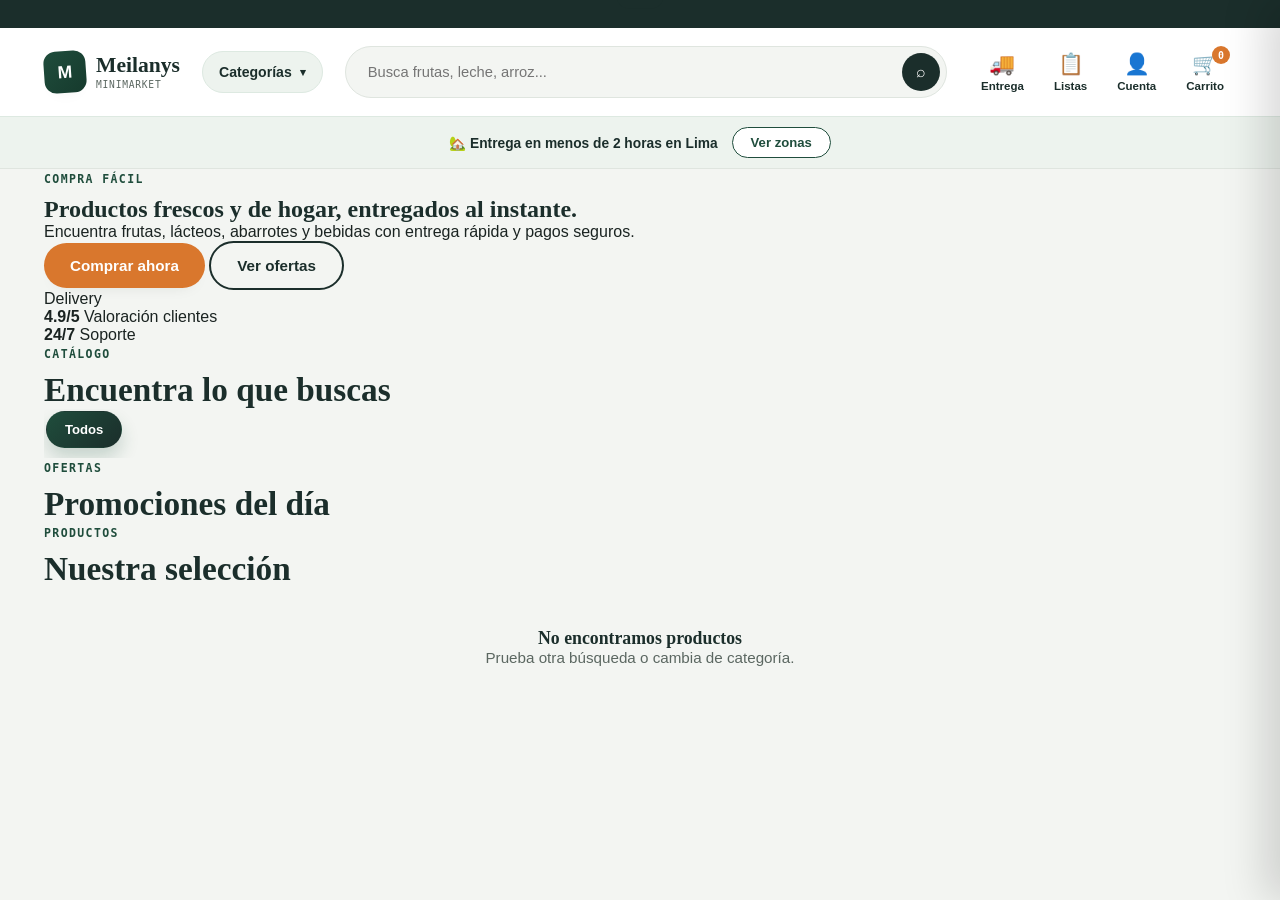
==== commit eb343dfe: "Update index.html" ====
--- a/publico/index.html
+++ b/publico/index.html
@@ -1,512 +1,191 @@
-<!--
-Archivo: index.html
-Ruta: c:\xampp\htdocs\Empresa\Paginaweb_v1\index.html
-Proyecto: Empresa / Paginaweb_v1
-Nombre del proyecto: Minimarket Meilanys
-Fecha: 2026-08-24
-Autor: Yo, como responsable del desarrollo de esta tienda, creo y mantengo este archivo.
-Propósito: servir como página principal y punto de entrada de la experiencia de compra del minimarket.
-Tecnologías: HTML5, CSS3, JavaScript, diseño responsive.
-Dependencias: styles.css, script.js, main.js.
-Estado: activo y en uso.
--->
 <!DOCTYPE html>
 <html lang="es">
-<head>
-<meta charset="UTF-8">
-<meta name="viewport" content="width=device-width, initial-scale=1.0">
-<title>Minimarket Meilanys</title>
-<link rel="preconnect" href="https://fonts.googleapis.com">
-<link rel="preconnect" href="https://fonts.gstatic.com" crossorigin>
-<link href="https://fonts.googleapis.com/css2?family=Fraunces:opsz,wght@9..144,400;9..144,500;9..144,600;9..144,700&family=Inter:wght@400;500;600;700;800&family=Space+Mono:wght@400;700&display=swap" rel="stylesheet">
-  <link rel="stylesheet" href="./recursos/estilos/styles.css">
-</head>
-<body>
-
-<div class="ticker">
-  <div class="ticker__track" id="tickerTrack"></div>
-</div>
-
-<header class="header" id="header">
-  <div class="header__inner">
-    <a class="logo" href="#inicio" aria-label="Minimarket Meilanys — inicio">
-      <span class="logo__mark">M</span>
-      <span class="logo__text">Minimarket Meilanys<small>Todo lo esencial, cerca de ti</small></span>
-    </a>
-
-    <nav class="categories-nav">
-      <button class="categories-toggle" id="catToggle" aria-expanded="false">
-        <span>☰</span> Categorías <span class="chev">▾</span>
-      </button>
-      <div class="categories-dropdown" id="catDropdown"></div>
-    </nav>
-
-    <div class="search">
-      <input type="text" id="headerSearch" placeholder="¿Qué buscas hoy?" autocomplete="off">
-      <button id="headerSearchBtn" aria-label="Buscar">Buscar</button>
+  <head>
+    <meta charset="UTF-8" />
+    <meta name="viewport" content="width=device-width, initial-scale=1.0" />
+    <title>Minimarket Meilanys</title>
+    <meta name="description" content="Tienda de productos frescos y del hogar de Minimarket Meilanys." />
+    <link rel="stylesheet" href="./recursos/estilos/styles.css" />
+  </head>
+  <body>
+    <div class="ticker" aria-label="Promociones">
+      <div class="ticker__track" id="tickerTrack"></div>
     </div>
 
-    <div class="header-actions">
-      <button class="action-btn" id="listasBtn"><span class="label">Mis listas</span></button>
-      <button class="action-btn" id="cuentaBtn"><span class="label">Mi cuenta</span></button>
-      <button class="action-btn cart-btn" id="cartOpenBtn">
-        <span class="label">Carrito</span>
-        <span class="cart-badge" id="cartBadge">0</span>
-      </button>
+    <header class="header" id="header">
+      <div class="header__inner">
+        <div class="logo">
+          <div class="logo__mark">M</div>
+          <div class="logo__text">Meilanys<small>minimarket</small></div>
+        </div>
+
+        <div class="categories-nav">
+          <button class="categories-toggle" id="catToggle" aria-expanded="false">
+            <span>Categorías</span>
+            <span class="chev">▾</span>
+          </button>
+          <nav class="categories-dropdown" id="catDropdown" aria-label="Categorías"></nav>
+        </div>
+
+        <label class="search" aria-label="Buscar productos">
+          <input id="headerSearch" type="search" placeholder="Busca frutas, leche, arroz..." />
+          <button id="headerSearchBtn" type="button" aria-label="Buscar">⌕</button>
+        </label>
+
+        <div class="header-actions">
+          <button class="action-btn" id="deliveryOpenBtn" type="button">
+            <span class="ico">🚚</span>
+            <span>Entrega</span>
+          </button>
+          <button class="action-btn" id="listasBtn" type="button">
+            <span class="ico">📋</span>
+            <span>Listas</span>
+          </button>
+          <button class="action-btn" id="cuentaBtn" type="button">
+            <span class="ico">👤</span>
+            <span>Cuenta</span>
+          </button>
+          <button class="action-btn" id="cartOpenBtn" type="button">
+            <span class="ico">🛒</span>
+            <span>Carrito</span>
+            <span class="cart-badge" id="cartBadge">0</span>
+          </button>
+        </div>
+      </div>
+
+      <div class="delivery-bar">
+        <span>🏡 Entrega en menos de 2 horas en Lima</span>
+        <button type="button">Ver zonas</button>
+      </div>
+    </header>
+
+    <main class="container main-shell">
+      <section class="hero-section">
+        <div>
+          <span class="eyebrow">Compra fácil</span>
+          <h1>Productos frescos y de hogar, entregados al instante.</h1>
+          <p>Encuentra frutas, lácteos, abarrotes y bebidas con entrega rápida y pagos seguros.</p>
+          <div class="hero-cta">
+            <button class="btn btn--primary" type="button">Comprar ahora</button>
+            <button class="btn btn--ghost" type="button">Ver ofertas</button>
+          </div>
+        </div>
+        <div class="hero-panel">
+          <div class="hero-badge">Delivery</div>
+          <div class="hero-stat">
+            <strong>4.9/5</strong>
+            <span>Valoración clientes</span>
+          </div>
+          <div class="hero-stat">
+            <strong>24/7</strong>
+            <span>Soporte</span>
+          </div>
+        </div>
+      </section>
+
+      <section class="catalog-section" id="categorias">
+        <div class="section-head">
+          <div>
+            <span class="eyebrow">Catálogo</span>
+            <h2 class="section-title">Encuentra lo que buscas</h2>
+          </div>
+        </div>
+
+        <div id="categoryGrid" class="category-grid"></div>
+        <div id="filterTabs" class="filter-tabs" role="tablist" aria-label="Filtros"></div>
+      </section>
+
+      <section class="offers-section">
+        <div class="section-head">
+          <div>
+            <span class="eyebrow">Ofertas</span>
+            <h2 class="section-title">Promociones del día</h2>
+          </div>
+        </div>
+        <div id="offersGrid" class="product-grid offers-grid"></div>
+      </section>
+
+      <section class="products-section">
+        <div class="section-head">
+          <div>
+            <span class="eyebrow">Productos</span>
+            <h2 class="section-title">Nuestra selección</h2>
+          </div>
+        </div>
+        <div id="productGrid" class="product-grid"></div>
+        <div id="emptyState" class="empty-state" hidden>
+          <h3>No encontramos productos</h3>
+          <p>Prueba otra búsqueda o cambia de categoría.</p>
+        </div>
+      </section>
+    </main>
+
+    <aside class="cart-drawer" id="cartDrawer" aria-label="Carrito de compras">
+      <div class="cart-drawer__header">
+        <h3>Tu carrito</h3>
+        <button id="cartCloseBtn" class="icon-btn" type="button" aria-label="Cerrar carrito">✕</button>
+      </div>
+      <div id="cartItems" class="cart-items"></div>
+      <div id="cartFooter" class="cart-footer"></div>
+    </aside>
+
+    <div id="overlay" class="overlay"></div>
+
+    <div id="authModal" class="modal" aria-hidden="true">
+      <div class="modal__card">
+        <button id="authClose" class="icon-btn modal-close" type="button" aria-label="Cerrar">✕</button>
+        <h3 id="authTitle">Iniciar sesión</h3>
+        <form id="authForm" class="auth-form">
+          <label>
+            Nombre
+            <input id="authName" type="text" placeholder="Tu nombre" />
+          </label>
+          <label>
+            Correo
+            <input id="authEmail" type="email" placeholder="tu@correo.com" />
+          </label>
+          <label>
+            Usuario o correo
+            <input id="authIdentifier" type="text" placeholder="Correo o usuario" />
+          </label>
+          <label>
+            Contraseña
+            <input id="authPassword" type="password" placeholder="••••••••" />
+          </label>
+          <button class="btn btn--primary btn--block" type="submit">Continuar</button>
+        </form>
+        <button id="authToggleMode" class="link-btn" type="button">¿No tienes cuenta? Regístrate</button>
+      </div>
     </div>
 
-    <button class="mobile-menu-btn" id="mobileMenuBtn" aria-label="Abrir menú">☰</button>
-  </div>
-
-  <div class="delivery-bar">
-    <span>¿Cómo quieres recibir tu pedido?</span>
-    <button id="deliveryOpenBtn">Elegir</button>
-  </div>
-</header>
-
-<main>
-
-  <!-- HERO -->
-  <section class="hero" id="inicio">
-    <div class="hero__content">
-      <span class="eyebrow">Directo del mercado</span>
-      <h1>Lo fresco no espera.</h1>
-      <p>Frutas, verduras, carnes y despensa completa, elegidas cada mañana. Arma tu pedido y recíbelo en tu puerta en menos de dos horas.</p>
-      <div class="hero__ctas">
-        <a href="#catalogo" class="btn btn--primary">Empezar a comprar</a>
-        <a href="#ofertas" class="btn btn--ghost">Ver ofertas de la semana</a>
+    <div id="accountModal" class="modal" aria-hidden="true">
+      <div class="modal__card account-card">
+        <button id="accountClose" class="icon-btn modal-close" type="button" aria-label="Cerrar">✕</button>
+        <h3>Mi cuenta</h3>
+        <div id="accountPanel"></div>
+        <button id="accountLogoutBtn" class="btn btn--ghost btn--block" type="button">Cerrar sesión</button>
       </div>
     </div>
-    <div class="hero__carousel" id="heroCarousel">
-      <div class="slide slide--1 active" data-index="0">
-        <span class="slide__icon">Oferta</span>
-        <span class="slide__tag">Frutas y verduras</span>
-        <h3>15% de descuento en paltas y cítricos</h3>
-        <p>Válido del 17 al 23 de agosto.</p>
-      </div>
-      <div class="slide slide--2" data-index="1">
-        <span class="slide__icon">Oferta</span>
-        <span class="slide__tag">Panadería del día</span>
-        <h3>2x1 en pan artesanal recién horneado</h3>
-        <p>Todos los días desde las 6:00 a.m.</p>
-      </div>
-      <div class="slide slide--3" data-index="2">
-        <span class="slide__icon">Oferta</span>
-        <span class="slide__tag">Congelados</span>
-        <h3>Hasta 30% en carnes y platos listos</h3>
-        <p>Stock limitado esta semana.</p>
-      </div>
-      <button class="carousel-arrow prev" id="carouselPrev" aria-label="Anterior">‹</button>
-      <button class="carousel-arrow next" id="carouselNext" aria-label="Siguiente">›</button>
-      <div class="carousel-dots" id="carouselDots"></div>
-    </div>
-  </section>
 
-  <!-- CATEGORIES -->
-  <section class="categories" id="categorias">
-    <div class="head reveal">
-      <span class="eyebrow">Pasillo por pasillo</span>
-      <h2 class="section-title">Explora todo lo que tenemos fresco</h2>
-      <p>Sin electrodomésticos ni tecnología — solo mercado, todos los días.</p>
-    </div>
-    <div class="category-grid" id="categoryGrid"></div>
-  </section>
-
-  <section class="business-highlights">
-    <div class="container">
-      <div class="head reveal">
-        <span class="eyebrow">Nuestra diferencia</span>
-        <h2 class="section-title">Un servicio pensado para negocios y hogares</h2>
-        <p>Diseñado para ofrecer una experiencia confiable, rápida y profesional desde la primera compra.</p>
-      </div>
-      <div class="feature-grid">
-        <article class="feature-card reveal">
-          <div class="feature-card__icon">01</div>
-          <h3>Selección premium</h3>
-          <p>Productos frescos y de calidad, revisados cada día para mantener una experiencia consistente.</p>
-        </article>
-        <article class="feature-card reveal">
-          <div class="feature-card__icon">02</div>
-          <h3>Entrega ágil</h3>
-          <p>Despachos en tiempos competitivos para que tu compra llegue cuando más la necesitas.</p>
-        </article>
-        <article class="feature-card reveal">
-          <div class="feature-card__icon">03</div>
-          <h3>Pago seguro</h3>
-          <p>Protegemos tus datos y brindamos opciones simples para pagar con total tranquilidad.</p>
-        </article>
-        <article class="feature-card reveal">
-          <div class="feature-card__icon">04</div>
-          <h3>Soporte cercano</h3>
-          <p>Atención rápida para dudas, cambios, devoluciones y recomendaciones durante todo el proceso.</p>
-        </article>
+    <div id="historyModal" class="modal" aria-hidden="true">
+      <div class="modal__card">
+        <button id="historyClose" class="icon-btn modal-close" type="button" aria-label="Cerrar">✕</button>
+        <h3>Historial</h3>
+        <div id="historyList" class="history-list"></div>
       </div>
     </div>
-  </section>
 
-  <section class="process-section">
-    <div class="container process-grid">
-      <div class="process-copy reveal">
-        <span class="eyebrow">Cómo lo hacemos</span>
-        <h2 class="section-title">Compra fácil, clara y segura</h2>
-        <p>La experiencia de compra combina rapidez, confianza y atención real para que cada pedido se sienta profesional.</p>
-        <ul class="check-list">
-          <li>Elige productos de tu supermercado favorito.</li>
-          <li>Confirma la entrega o retiro según tu horario.</li>
-          <li>Recibe notificaciones y seguimiento del pedido.</li>
-        </ul>
-      </div>
-      <div class="process-steps reveal">
-        <article class="step-card">
-          <span class="step-card__num">01</span>
-          <h3>Explora</h3>
-          <p>Busca por categoría, compara y elige lo que necesitas para la semana.</p>
-        </article>
-        <article class="step-card">
-          <span class="step-card__num">02</span>
-          <h3>Confirma</h3>
-          <p>Agrega tus productos y revisa el resumen antes de continuar al pago.</p>
-        </article>
-        <article class="step-card">
-          <span class="step-card__num">03</span>
-          <h3>Recibe</h3>
-          <p>Te informamos sobre tu entrega para que la experiencia sea transparente.</p>
-        </article>
+    <div id="deliveryModal" class="modal" aria-hidden="true">
+      <div class="modal__card">
+        <button id="deliveryClose" class="icon-btn modal-close" type="button" aria-label="Cerrar">✕</button>
+        <h3>Entrega y pago</h3>
+        <p>Recibe tu pedido en Lima y área metropolitana. Pago seguro con Mercado Pago.</p>
+        <button id="deliveryConfirm" class="btn btn--primary btn--block" type="button">Listo</button>
       </div>
     </div>
-  </section>
 
-  <!-- OFFERS -->
-  <section class="offers" id="ofertas">
-    <div class="offers__header reveal">
-      <div>
-        <span class="eyebrow">Ofertas de la semana</span>
-        <h2 class="section-title">Precios que se renuevan pronto</h2>
-      </div>
-      <div class="countdown">
-        <div>
-          <div class="countdown__label">Nueva reposición en</div>
-          <div class="countdown__time" id="countdownTime">--:--:--</div>
-        </div>
-      </div>
-    </div>
-    <div class="offers-grid" id="offersGrid"></div>
-  </section>
+    <div id="toast" class="toast" aria-live="polite"></div>
 
-  <!-- CATALOG -->
-  <section class="catalog" id="catalogo">
-    <div class="catalog__controls">
-      <div class="filter-tabs" id="filterTabs"></div>
-      <div class="catalog-search">
-        <input type="text" id="catalogSearch" placeholder="Buscar en el catálogo…" autocomplete="off">
-      </div>
-    </div>
-    <div class="product-grid" id="productGrid"></div>
-    <p class="empty-state" id="emptyState" hidden>No encontramos productos con ese filtro. Prueba con otra palabra o categoría.</p>
-  </section>
-
-  <!-- TRUST -->
-  <section class="trust">
-    <div class="container">
-      <div class="trust-item reveal">
-        <span class="trust-item__ico">01</span>
-        <h4>Entrega en menos de 2 horas</h4>
-        <p>Despachamos desde el mercado más cercano a tu dirección.</p>
-      </div>
-      <div class="trust-item reveal">
-        <span class="trust-item__ico">02</span>
-        <h4>Frescura garantizada</h4>
-        <p>Si un producto no llega en buen estado, lo cambiamos sin costo.</p>
-      </div>
-      <div class="trust-item reveal">
-        <span class="trust-item__ico">03</span>
-        <h4>Pago 100% seguro</h4>
-        <p>Tarjeta, Yape, Plin o efectivo contra entrega.</p>
-      </div>
-      <div class="trust-item reveal">
-        <span class="trust-item__ico">04</span>
-        <h4>Cambios sin complicaciones</h4>
-        <p>Tienes 24 horas para reportar cualquier producto.</p>
-      </div>
-    </div>
-  </section>
-
-  <section class="testimonials">
-    <div class="container">
-      <div class="head reveal">
-        <span class="eyebrow">Clientes satisfechos</span>
-        <h2 class="section-title">La confianza se ve en cada compra</h2>
-        <p>La mejor prueba de una marca es la repetición y la recomendación de quienes la usan cada semana.</p>
-      </div>
-      <div class="testimonial-grid">
-        <article class="testimonial-card reveal">
-          <div class="testimonial-card__stars">★★★★★</div>
-          <p>“La atención y la frescura son excelentes. Es la primera vez que una compra online se siente tan organizada.”</p>
-          <div class="testimonial-card__person">
-            <strong>María C.</strong>
-            <span>Cliente frecuente</span>
-          </div>
-        </article>
-        <article class="testimonial-card reveal">
-          <div class="testimonial-card__stars">★★★★★</div>
-          <p>“Puedo comprar en minutos y recibir lo que necesito sin complicaciones. Se siente muy profesional.”</p>
-          <div class="testimonial-card__person">
-            <strong>José R.</strong>
-            <span>Hogar y familia</span>
-          </div>
-        </article>
-        <article class="testimonial-card reveal">
-          <div class="testimonial-card__stars">★★★★★</div>
-          <p>“La experiencia del carrito y la entrega es clara y confiable. Eso hace que vuelvan a comprar.”</p>
-          <div class="testimonial-card__person">
-            <strong>Lucía P.</strong>
-            <span>Cliente premium</span>
-          </div>
-        </article>
-      </div>
-    </div>
-  </section>
-
-  <section class="help-section">
-    <div class="container help-grid">
-      <div class="help-card reveal">
-        <span class="eyebrow">Atención</span>
-        <h2 class="section-title">Estamos para ayudarte</h2>
-        <ul class="contact-list">
-          <li>+51 987 654 321</li>
-            <li>soporte@meilanys.pe</li>
-            <li>C. 8, Lima 15828</li>
-            <li>Lun a Dom · 7:00 a. m. a 10:00 p. m.</li>
-        </ul>
-      </div>
-      <div class="help-card reveal">
-        <span class="eyebrow">Preguntas frecuentes</span>
-        <div class="faq-item">
-          <strong>¿Cuánto tarda la entrega?</strong>
-          <p>Normalmente entregamos en 1 a 2 horas según la zona y la hora del pedido.</p>
-        </div>
-        <div class="faq-item">
-          <strong>¿Puedo cambiar mi pedido?</strong>
-          <p>Sí, durante los primeros minutos antes del despacho puedes ajustar el carrito.</p>
-        </div>
-        <div class="faq-item">
-          <strong>¿Es seguro pagar online?</strong>
-          <p>Todos los pagos están protegidos con una experiencia simple y segura para clientes.</p>
-        </div>
-      </div>
-    </div>
-  </section>
-
-  <section class="location-section">
-    <div class="container location-grid">
-      <div class="location-card reveal">
-        <span class="eyebrow">Nuestra ubicación</span>
-        <h2 class="section-title">Visítanos en nuestra tienda</h2>
-        <p>Minimarket Meilanys está ubicado en C. 8, Lima 15828, para que puedas recoger tus compras de forma rápida y segura, o coordinar delivery con total confianza.</p>
-        <ul class="location-details">
-          <li><strong>Dirección:</strong> C. 8, Lima 15828</li>
-          <li><strong>Coordenadas:</strong> -12.188634, -76.957334</li>
-          <li><strong>Horario:</strong> Lunes a domingo · 7:00 a. m. a 10:00 p. m.</li>
-        </ul>
-        <div class="location-actions">
-          <a class="btn btn--primary" href="https://maps.app.goo.gl/cCoFbP7yw3B4ZYodA" target="_blank" rel="noreferrer">Abrir en Google Maps</a>
-          <a class="btn btn--ghost" href="https://www.google.com/maps?q=-12.188634,-76.957334" target="_blank" rel="noreferrer">Cómo llegar</a>
-        </div>
-      </div>
-      <div class="location-map reveal">
-        <iframe
-          src="https://www.google.com/maps?q=-12.188634,-76.957334&z=16&output=embed"
-          loading="lazy"
-          referrerpolicy="no-referrer-when-downgrade"
-          allowfullscreen
-          title="Ubicación de Minimarket Meilanys">
-        </iframe>
-        <a class="location-map__badge" href="https://maps.app.goo.gl/cCoFbP7yw3B4ZYodA" target="_blank" rel="noreferrer">Abrir en Google Maps</a>
-      </div>
-    </div>
-  </section>
-
-  <!-- NEWSLETTER -->
-  <section>
-    <div class="newsletter reveal">
-      <h2>Únete a la lista de compras</h2>
-      <p>Recibe las ofertas de la semana y las novedades de temporada antes que nadie.</p>
-      <form id="newsletterForm">
-        <input type="email" required placeholder="tu@correo.com" id="newsletterEmail">
-        <button type="submit" class="btn btn--primary">Suscribirme</button>
-      </form>
-      <p class="newsletter-success" id="newsletterSuccess" hidden>Listo, revisa tu correo para confirmar la suscripción.</p>
-    </div>
-  </section>
-
-</main>
-
-<footer class="footer">
-  <div class="footer__grid">
-    <div class="footer__about">
-      <span class="logo" style="margin-bottom:14px;display:inline-flex;">
-        <span class="logo__mark">L</span>
-        <span class="logo__text" style="color:#fff;">Minimarket Meilanys</span>
-      </span>
-      <p>Mercado en línea con productos frescos, seleccionados a diario, sin electrodomésticos ni tecnología: solo lo que va a tu mesa.</p>
-      <div class="social-row">
-        <a href="#" aria-label="Facebook"><img src="https://cdn.simpleicons.org/facebook/ffffff" alt="Facebook" /></a>
-        <a href="#" aria-label="Instagram"><img src="https://cdn.simpleicons.org/instagram/ffffff" alt="Instagram" /></a>
-        <a href="#" aria-label="TikTok"><img src="https://cdn.simpleicons.org/tiktok/ffffff" alt="TikTok" /></a>
-        <a href="#" aria-label="WhatsApp"><img src="https://cdn.simpleicons.org/whatsapp/ffffff" alt="WhatsApp" /></a>
-      </div>
-    </div>
-    <div>
-      <h5>Categorías</h5>
-      <ul id="footerCategories"></ul>
-    </div>
-    <div>
-      <h5>Ayuda</h5>
-      <ul>
-        <li><a href="#">Preguntas frecuentes</a></li>
-        <li><a href="#">Zonas de entrega</a></li>
-        <li><a href="#">Cambios y devoluciones</a></li>
-        <li><a href="#">Trabaja con nosotros</a></li>
-        <li><a href="#">Libro de reclamaciones</a></li>
-      </ul>
-    </div>
-    <div>
-      <h5>Nosotros</h5>
-      <ul>
-        <li><a href="#">Quiénes somos</a></li>
-        <li><a href="#">Nuestros mercados aliados</a></li>
-        <li><a href="#">Sostenibilidad</a></li>
-        <li><a href="#">Contacto</a></li>
-      </ul>
-    </div>
-  </div>
-  <div class="footer__bottom">
-    <span>© 2026 Minimarket Meilanys. Todos los derechos reservados.</span>
-    <div class="payment-icons" aria-label="Métodos de pago">
-      <span>Tarjeta</span><span>Yape</span><span>Efectivo</span>
-    </div>
-  </div>
-</footer>
-
-<!-- CART DRAWER -->
-<div class="overlay" id="overlay"></div>
-<aside class="cart-drawer" id="cartDrawer" aria-label="Carrito de compras">
-  <div class="cart-drawer__header">
-    <h3>Tu carrito</h3>
-    <button id="cartCloseBtn" aria-label="Cerrar carrito">✕</button>
-  </div>
-  <div class="cart-items" id="cartItems"></div>
-  <div class="cart-drawer__footer" id="cartFooter">
-    <div class="cart-subtotal"><span>Subtotal</span><strong id="cartSubtotal">S/ 0.00</strong></div>
-    <button class="btn btn--primary btn--block" id="checkoutBtn">Ir a pagar</button>
-  </div>
-</aside>
-
-<!-- DELIVERY MODAL -->
-<div class="modal" id="deliveryModal">
-  <div class="modal__box">
-    <button class="modal__close" id="deliveryClose" aria-label="Cerrar">✕</button>
-    <h3>¿Cómo quieres recibir tu pedido?</h3>
-    <label class="modal__option">
-      <input type="radio" name="delivery" value="domicilio" checked>
-      Delivery a domicilio
-    </label>
-    <label class="modal__option">
-      <input type="radio" name="delivery" value="tienda">
-      Recojo en tienda
-    </label>
-    <button class="btn btn--primary btn--block" id="deliveryConfirm" style="margin-top:8px;">Confirmar</button>
-  </div>
-</div>
-
-<!-- AUTH MODAL -->
-<div class="modal" id="authModal" aria-hidden="true">
-  <div class="modal__box auth-modal__box">
-    <button class="modal__close" id="authClose" aria-label="Cerrar inicio de sesión">✕</button>
-    <div class="auth-modal__header">
-      <span class="eyebrow">Cuenta</span>
-      <h3 id="authTitle">Iniciar sesión</h3>
-    </div>
-
-    <form id="authForm" class="auth-form">
-      <label class="auth-field auth-field--name" style="display:none">
-        <span>Nombre completo</span>
-        <input id="authName" type="text" placeholder="Tu nombre" autocomplete="name">
-      </label>
-
-      <label class="auth-field auth-field--email" style="display:none">
-        <span>Correo electrónico</span>
-        <input id="authEmail" type="email" placeholder="tu@correo.com" autocomplete="email">
-      </label>
-
-      <label class="auth-field">
-        <span>Usuario o email</span>
-        <input id="authIdentifier" type="text" placeholder="admin o admin@lacanasta.com" autocomplete="username" required>
-      </label>
-
-      <label class="auth-field">
-        <span>Contraseña</span>
-        <input id="authPassword" type="password" placeholder="Tu contraseña" autocomplete="current-password" required>
-      </label>
-
-      <button type="submit" class="btn btn--primary btn--block">Iniciar sesión</button>
-
-      <div class="auth-demo">
-        <strong>Credenciales de prueba:</strong>
-        <span>admin / admin123</span>
-        <span>maria / maria2025</span>
-      </div>
-
-      <button type="button" class="auth-toggle" id="authToggleMode">Crear una cuenta</button>
-    </form>
-  </div>
-</div>
-
-<!-- ACCOUNT MODAL -->
-<div class="modal" id="accountModal" aria-hidden="true">
-  <div class="modal__box account-modal__box">
-    <button class="modal__close" id="accountClose" aria-label="Cerrar cuenta">✕</button>
-    <div class="auth-modal__header">
-      <span class="eyebrow">Cuenta</span>
-      <h3>Mi cuenta</h3>
-    </div>
-
-    <div class="account-menu">
-      <button class="account-menu__item" data-account-panel="profile">Datos personales</button>
-      <button class="account-menu__item" data-account-panel="addresses">Direcciones</button>
-      <button class="account-menu__item" data-account-panel="payments">Medios de pago</button>
-      <button class="account-menu__item" data-account-panel="refunds">Datos para reembolso</button>
-      <button class="account-menu__item" data-account-panel="security">Configurar mi cuenta</button>
-      <button class="account-menu__item account-menu__item--danger" id="accountLogoutBtn">Cerrar sesión</button>
-    </div>
-
-    <div class="account-panel" id="accountPanel"></div>
-  </div>
-</div>
-
-<!-- HISTORY MODAL -->
-<div class="modal" id="historyModal" aria-hidden="true">
-  <div class="modal__box history-modal__box">
-    <button class="modal__close" id="historyClose" aria-label="Cerrar historial">✕</button>
-    <div class="auth-modal__header">
-      <span class="eyebrow">Compras</span>
-      <h3>Mi historial</h3>
-    </div>
-    <div class="history-list" id="historyList"></div>
-  </div>
-</div>
-
-<!-- TOAST -->
-<div class="toast" id="toast"></div>
-
-  <!-- CONEXIÓN A SUPABASE -->
-  <script src="https://cdn.jsdelivr.net/npm/@supabase/supabase-js@2"></script>
-  <script>
-    const supabaseUrl = 'https://bbfckczuqyzjgxltdisg.supabase.co/rest/v1/';
-    const supabaseKey = 'sb_publishable_HNI1FdxXAYQt8T81TPZKsA_HZeh8d6D';
-    window.supabase = supabase.createClient(supabaseUrl, supabaseKey);
-  </script>
-
-  <script type="module" src="./recursos/scripts/main.js"></script>
-</body>
+    <script type="module" src="./recursos/scripts/main.js"></script>
+  </body>
 </html>
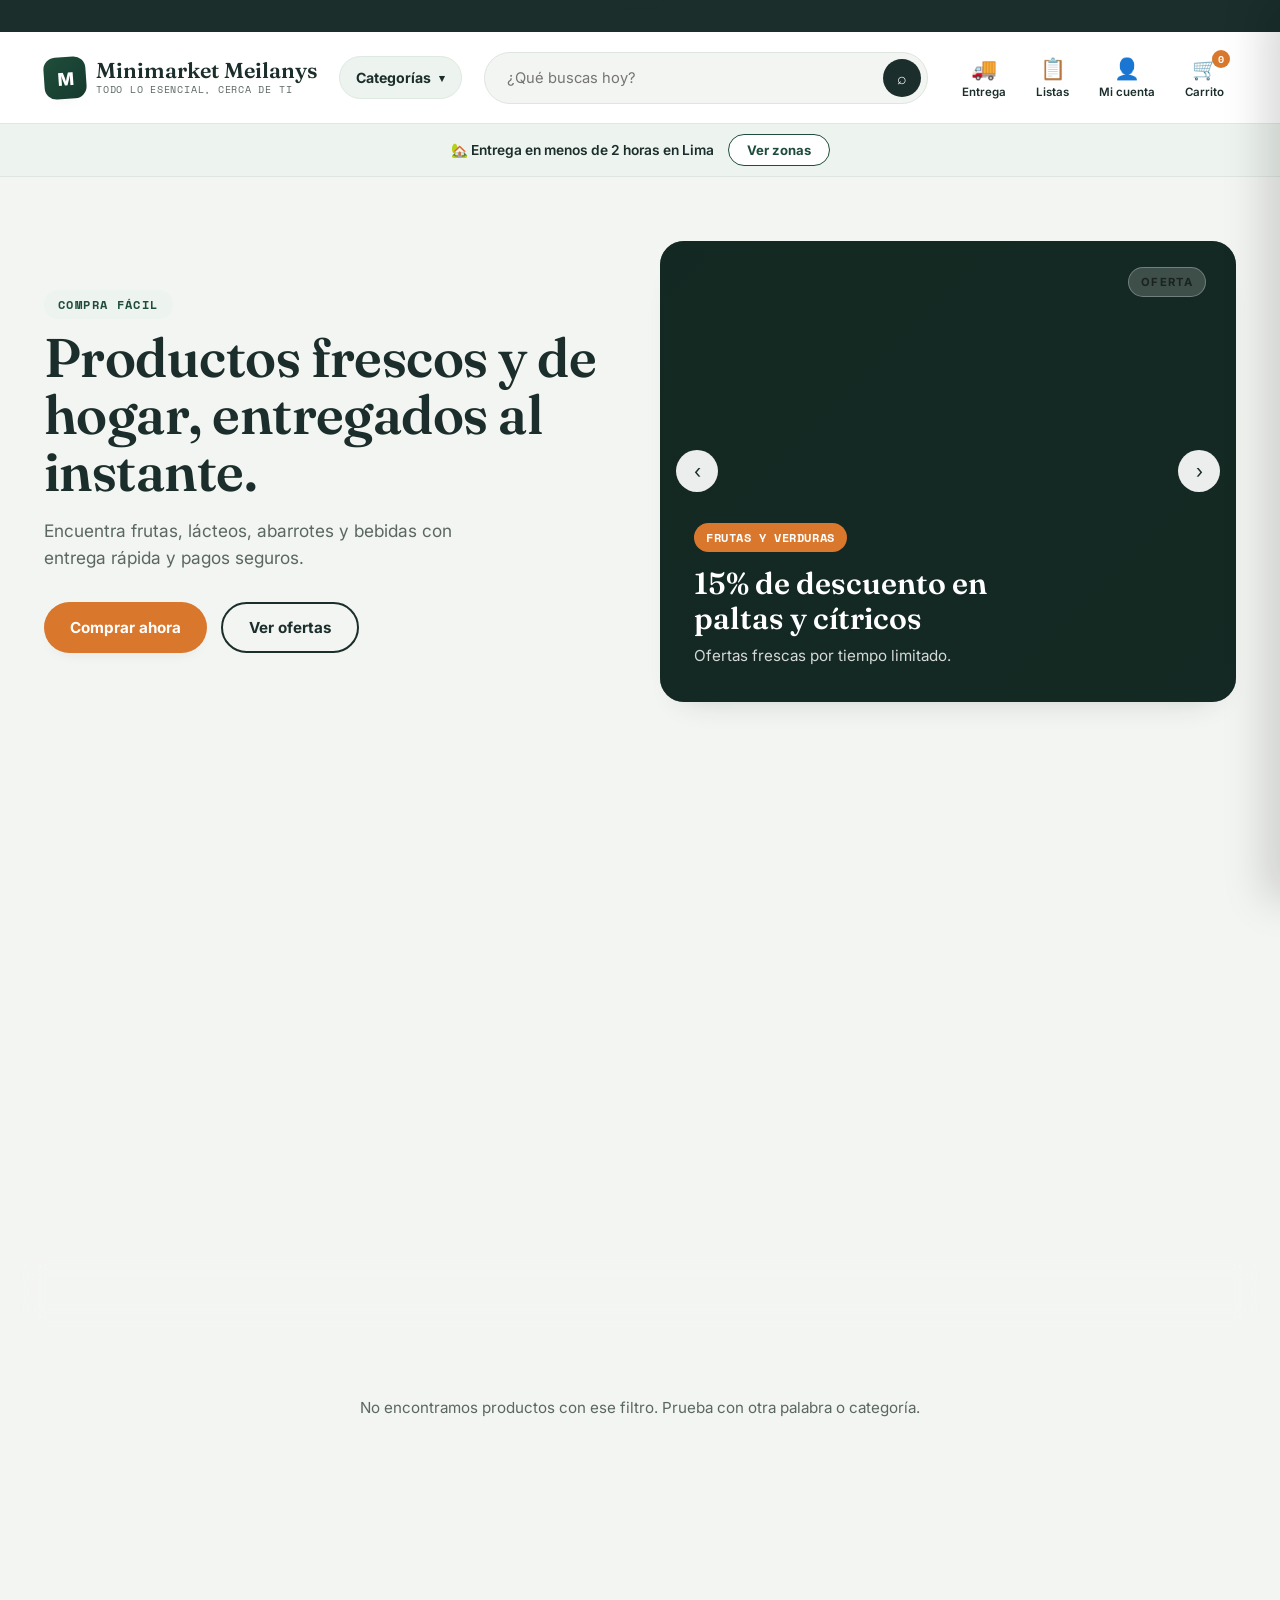
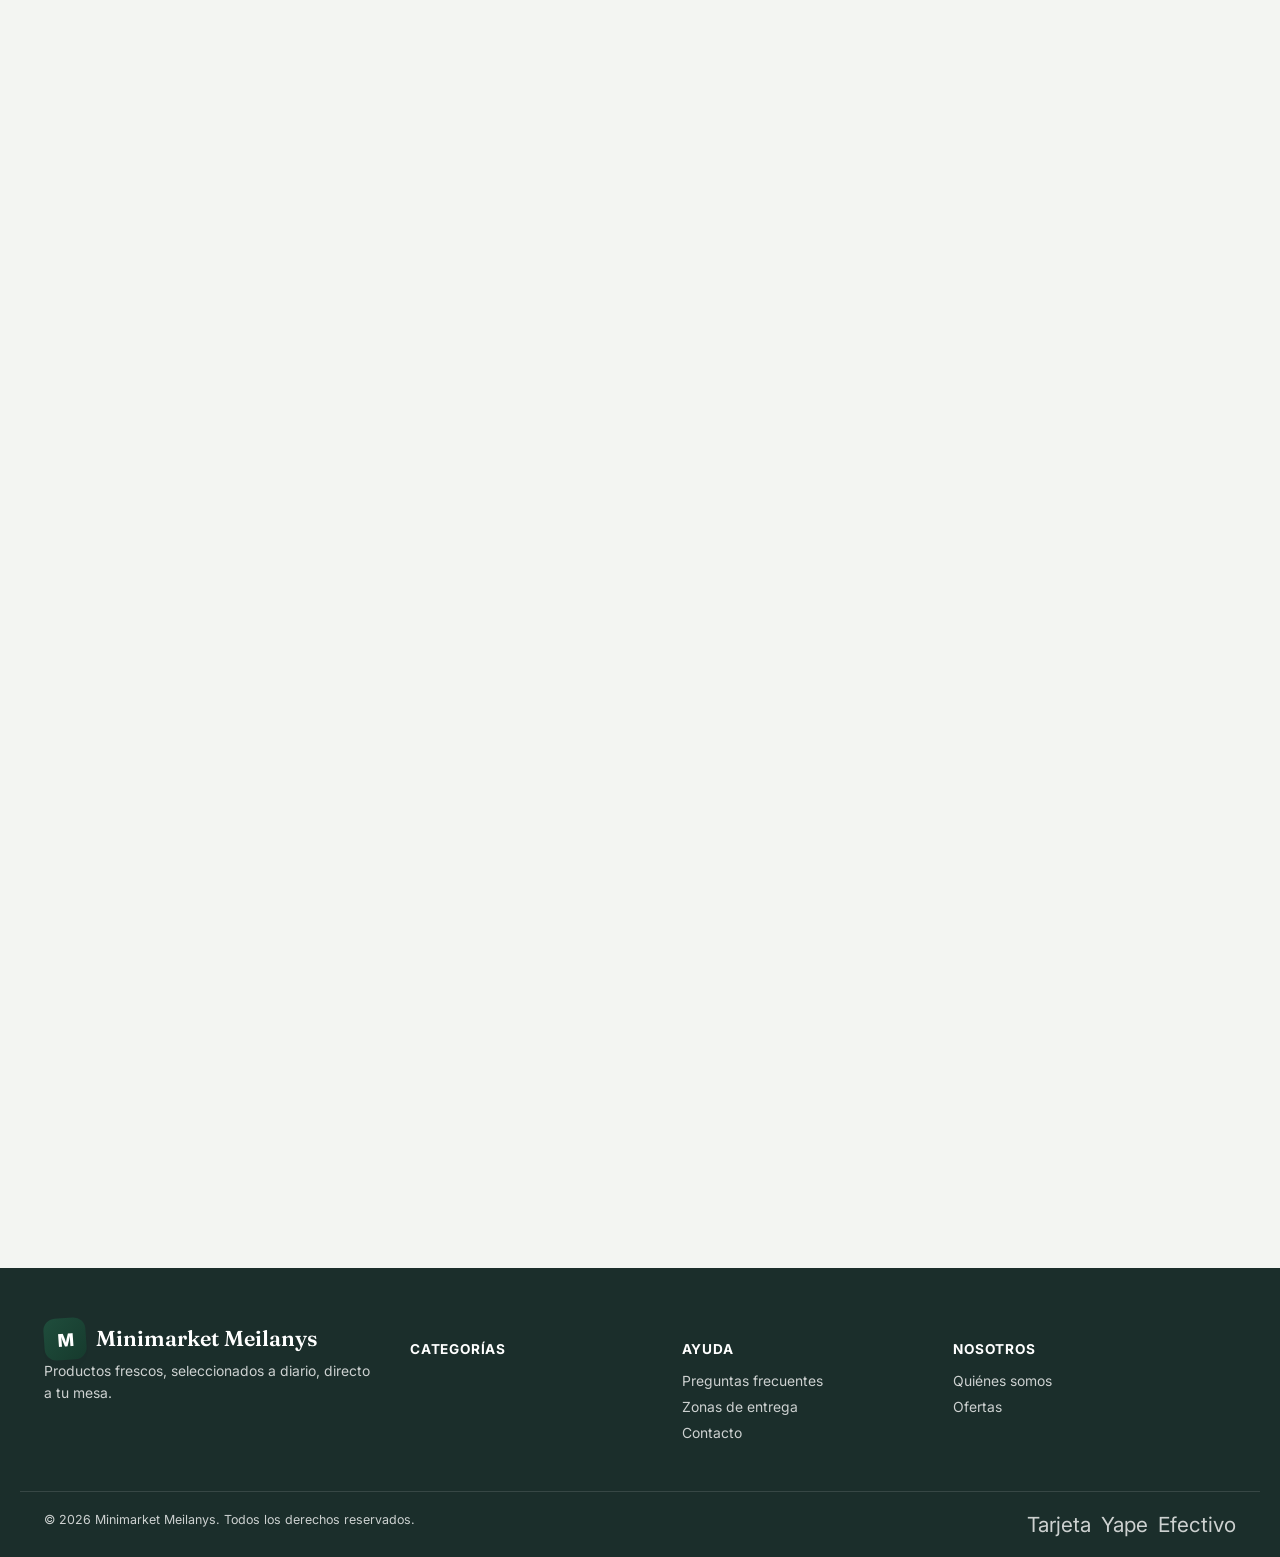
==== commit 1593cf0c: "Revamp index.html for Minimarket Meilanys Updated HTML structure and content for the Minimarket Meil" ====
--- a/publico/index.html
+++ b/publico/index.html
@@ -1,191 +1,101 @@
 <!DOCTYPE html>
 <html lang="es">
-  <head>
-    <meta charset="UTF-8" />
-    <meta name="viewport" content="width=device-width, initial-scale=1.0" />
-    <title>Minimarket Meilanys</title>
-    <meta name="description" content="Tienda de productos frescos y del hogar de Minimarket Meilanys." />
-    <link rel="stylesheet" href="./recursos/estilos/styles.css" />
-  </head>
-  <body>
-    <div class="ticker" aria-label="Promociones">
-      <div class="ticker__track" id="tickerTrack"></div>
+<head>
+  <meta charset="UTF-8">
+  <meta name="viewport" content="width=device-width, initial-scale=1.0">
+  <title>Minimarket Meilanys</title>
+  <meta name="description" content="Productos frescos y del hogar, entregados rápidamente.">
+  <link rel="preconnect" href="https://fonts.googleapis.com">
+  <link rel="preconnect" href="https://fonts.gstatic.com" crossorigin>
+  <link href="https://fonts.googleapis.com/css2?family=Fraunces:opsz,wght@9..144,400;9..144,500;9..144,600;9..144,700&family=Inter:wght@400;500;600;700;800&family=Space+Mono:wght@400;700&display=swap" rel="stylesheet">
+  <link rel="stylesheet" href="./recursos/estilos/styles.css">
+</head>
+<body>
+  <div class="ticker"><div class="ticker__track" id="tickerTrack"></div></div>
+
+  <header class="header" id="header">
+    <div class="header__inner">
+      <a class="logo" href="#inicio" aria-label="Minimarket Meilanys, inicio">
+        <span class="logo__mark">M</span>
+        <span class="logo__text">Minimarket Meilanys<small>Todo lo esencial, cerca de ti</small></span>
+      </a>
+      <nav class="categories-nav">
+        <button class="categories-toggle" id="catToggle" aria-expanded="false" type="button"><span>Categorías</span><span class="chev">▾</span></button>
+        <div class="categories-dropdown" id="catDropdown"></div>
+      </nav>
+      <label class="search" aria-label="Buscar productos">
+        <input type="search" id="headerSearch" placeholder="¿Qué buscas hoy?" autocomplete="off">
+        <button id="headerSearchBtn" type="button" aria-label="Buscar">⌕</button>
+      </label>
+      <div class="header-actions">
+        <button class="action-btn" id="deliveryOpenBtn" type="button"><span class="ico">🚚</span><span class="label">Entrega</span></button>
+        <button class="action-btn" id="listasBtn" type="button"><span class="ico">📋</span><span class="label">Listas</span></button>
+        <button class="action-btn" id="cuentaBtn" type="button"><span class="ico">👤</span><span class="label">Mi cuenta</span></button>
+        <button class="action-btn cart-btn" id="cartOpenBtn" type="button"><span class="ico">🛒</span><span class="label">Carrito</span><span class="cart-badge" id="cartBadge">0</span></button>
+      </div>
+      <button class="mobile-menu-btn" id="mobileMenuBtn" type="button" aria-label="Abrir menú">☰</button>
     </div>
+    <div class="delivery-bar"><span>🏡 Entrega en menos de 2 horas en Lima</span><button id="deliveryOpenBtnSecondary" type="button">Ver zonas</button></div>
+  </header>
 
-    <header class="header" id="header">
-      <div class="header__inner">
-        <div class="logo">
-          <div class="logo__mark">M</div>
-          <div class="logo__text">Meilanys<small>minimarket</small></div>
-        </div>
+  <main>
+    <section class="hero" id="inicio">
+      <div class="hero__content">
+        <span class="eyebrow">Compra fácil</span>
+        <h1>Productos frescos y de hogar, entregados al instante.</h1>
+        <p>Encuentra frutas, lácteos, abarrotes y bebidas con entrega rápida y pagos seguros.</p>
+        <div class="hero__ctas"><a href="#catalogo" class="btn btn--primary">Comprar ahora</a><a href="#ofertas" class="btn btn--ghost">Ver ofertas</a></div>
+      </div>
+      <div class="hero__carousel" id="heroCarousel">
+        <div class="slide slide--1 active"><span class="slide__icon">Oferta</span><span class="slide__tag">Frutas y verduras</span><h3>15% de descuento en paltas y cítricos</h3><p>Ofertas frescas por tiempo limitado.</p></div>
+        <div class="slide slide--2"><span class="slide__icon">Oferta</span><span class="slide__tag">Panadería del día</span><h3>2x1 en pan artesanal recién horneado</h3><p>Todos los días desde las 6:00 a. m.</p></div>
+        <div class="slide slide--3"><span class="slide__icon">Oferta</span><span class="slide__tag">Congelados</span><h3>Hasta 30% en carnes y platos listos</h3><p>Stock limitado esta semana.</p></div>
+        <button class="carousel-arrow prev" id="carouselPrev" type="button" aria-label="Anterior">‹</button><button class="carousel-arrow next" id="carouselNext" type="button" aria-label="Siguiente">›</button><div class="carousel-dots" id="carouselDots"></div>
+      </div>
+    </section>
 
-        <div class="categories-nav">
-          <button class="categories-toggle" id="catToggle" aria-expanded="false">
-            <span>Categorías</span>
-            <span class="chev">▾</span>
-          </button>
-          <nav class="categories-dropdown" id="catDropdown" aria-label="Categorías"></nav>
-        </div>
+    <section class="categories" id="categorias">
+      <div class="head reveal"><span class="eyebrow">Nuestro catálogo</span><h2 class="section-title">Encuentra lo que buscas</h2><p>Todo lo esencial para tu hogar, en un solo lugar.</p></div>
+      <div class="category-grid" id="categoryGrid"></div>
+    </section>
 
-        <label class="search" aria-label="Buscar productos">
-          <input id="headerSearch" type="search" placeholder="Busca frutas, leche, arroz..." />
-          <button id="headerSearchBtn" type="button" aria-label="Buscar">⌕</button>
-        </label>
+    <section class="offers" id="ofertas">
+      <div class="offers__header reveal"><div><span class="eyebrow">Ofertas de la semana</span><h2 class="section-title">Promociones del día</h2></div><div class="countdown"><div><div class="countdown__label">Nueva reposición en</div><div class="countdown__time" id="countdownTime">--:--:--</div></div></div></div>
+      <div class="offers-grid" id="offersGrid"></div>
+    </section>
 
-        <div class="header-actions">
-          <button class="action-btn" id="deliveryOpenBtn" type="button">
-            <span class="ico">🚚</span>
-            <span>Entrega</span>
-          </button>
-          <button class="action-btn" id="listasBtn" type="button">
-            <span class="ico">📋</span>
-            <span>Listas</span>
-          </button>
-          <button class="action-btn" id="cuentaBtn" type="button">
-            <span class="ico">👤</span>
-            <span>Cuenta</span>
-          </button>
-          <button class="action-btn" id="cartOpenBtn" type="button">
-            <span class="ico">🛒</span>
-            <span>Carrito</span>
-            <span class="cart-badge" id="cartBadge">0</span>
-          </button>
-        </div>
-      </div>
+    <section class="catalog" id="catalogo">
+      <div class="catalog__controls"><div class="filter-tabs" id="filterTabs" role="tablist" aria-label="Filtros"></div><div class="catalog-search"><input type="search" id="catalogSearch" placeholder="Buscar en el catálogo..." autocomplete="off"></div></div>
+      <div class="product-grid" id="productGrid"></div><p class="empty-state" id="emptyState" hidden>No encontramos productos con ese filtro. Prueba con otra palabra o categoría.</p>
+    </section>
 
-      <div class="delivery-bar">
-        <span>🏡 Entrega en menos de 2 horas en Lima</span>
-        <button type="button">Ver zonas</button>
-      </div>
-    </header>
+    <section class="business-highlights"><div class="container"><div class="head reveal"><span class="eyebrow">Nuestra diferencia</span><h2 class="section-title">Un servicio pensado para negocios y hogares</h2><p>Una experiencia confiable, rápida y profesional desde la primera compra.</p></div><div class="feature-grid">
+      <article class="feature-card reveal"><div class="feature-card__icon">01</div><h3>Selección premium</h3><p>Productos frescos y de calidad, revisados cada día.</p></article><article class="feature-card reveal"><div class="feature-card__icon">02</div><h3>Entrega ágil</h3><p>Despachos rápidos para que tu compra llegue cuando la necesitas.</p></article><article class="feature-card reveal"><div class="feature-card__icon">03</div><h3>Pago seguro</h3><p>Opciones simples para pagar con total tranquilidad.</p></article><article class="feature-card reveal"><div class="feature-card__icon">04</div><h3>Soporte cercano</h3><p>Atención rápida durante todo el proceso.</p></article>
+    </div></div></section>
 
-    <main class="container main-shell">
-      <section class="hero-section">
-        <div>
-          <span class="eyebrow">Compra fácil</span>
-          <h1>Productos frescos y de hogar, entregados al instante.</h1>
-          <p>Encuentra frutas, lácteos, abarrotes y bebidas con entrega rápida y pagos seguros.</p>
-          <div class="hero-cta">
-            <button class="btn btn--primary" type="button">Comprar ahora</button>
-            <button class="btn btn--ghost" type="button">Ver ofertas</button>
-          </div>
-        </div>
-        <div class="hero-panel">
-          <div class="hero-badge">Delivery</div>
-          <div class="hero-stat">
-            <strong>4.9/5</strong>
-            <span>Valoración clientes</span>
-          </div>
-          <div class="hero-stat">
-            <strong>24/7</strong>
-            <span>Soporte</span>
-          </div>
-        </div>
-      </section>
+    <section class="process-section"><div class="container process-grid"><div class="process-copy reveal"><span class="eyebrow">Cómo lo hacemos</span><h2 class="section-title">Compra fácil, clara y segura</h2><p>Combina rapidez, confianza y atención real en cada pedido.</p><ul class="check-list"><li>Elige tus productos por categoría.</li><li>Confirma entrega o recojo.</li><li>Recibe seguimiento de tu pedido.</li></ul></div><div class="process-steps reveal"><article class="step-card"><span class="step-card__num">01</span><h3>Explora</h3><p>Busca y elige lo que necesitas.</p></article><article class="step-card"><span class="step-card__num">02</span><h3>Confirma</h3><p>Revisa tu carrito antes de pagar.</p></article><article class="step-card"><span class="step-card__num">03</span><h3>Recibe</h3><p>Te informamos sobre tu entrega.</p></article></div></div></section>
 
-      <section class="catalog-section" id="categorias">
-        <div class="section-head">
-          <div>
-            <span class="eyebrow">Catálogo</span>
-            <h2 class="section-title">Encuentra lo que buscas</h2>
-          </div>
-        </div>
+    <section class="trust"><div class="container"><div class="trust-item reveal"><span class="trust-item__ico">01</span><h4>Entrega en menos de 2 horas</h4><p>Despachamos desde el mercado más cercano.</p></div><div class="trust-item reveal"><span class="trust-item__ico">02</span><h4>Frescura garantizada</h4><p>Cambiamos sin costo lo que no llegue en buen estado.</p></div><div class="trust-item reveal"><span class="trust-item__ico">03</span><h4>Pago 100% seguro</h4><p>Tarjeta, Yape, Plin o efectivo contra entrega.</p></div><div class="trust-item reveal"><span class="trust-item__ico">04</span><h4>Cambios sin complicaciones</h4><p>Reporta cualquier producto dentro de 24 horas.</p></div></div></section>
 
-        <div id="categoryGrid" class="category-grid"></div>
-        <div id="filterTabs" class="filter-tabs" role="tablist" aria-label="Filtros"></div>
-      </section>
+    <section class="testimonials"><div class="container"><div class="head reveal"><span class="eyebrow">Clientes satisfechos</span><h2 class="section-title">La confianza se ve en cada compra</h2></div><div class="testimonial-grid"><article class="testimonial-card reveal"><div class="testimonial-card__stars">★★★★★</div><p>“La atención y la frescura son excelentes.”</p><div class="testimonial-card__person"><strong>María C.</strong><span>Cliente frecuente</span></div></article><article class="testimonial-card reveal"><div class="testimonial-card__stars">★★★★★</div><p>“Puedo comprar en minutos y recibir lo que necesito.”</p><div class="testimonial-card__person"><strong>José R.</strong><span>Hogar y familia</span></div></article><article class="testimonial-card reveal"><div class="testimonial-card__stars">★★★★★</div><p>“La experiencia del carrito y la entrega es clara.”</p><div class="testimonial-card__person"><strong>Lucía P.</strong><span>Cliente premium</span></div></article></div></div></section>
 
-      <section class="offers-section">
-        <div class="section-head">
-          <div>
-            <span class="eyebrow">Ofertas</span>
-            <h2 class="section-title">Promociones del día</h2>
-          </div>
-        </div>
-        <div id="offersGrid" class="product-grid offers-grid"></div>
-      </section>
+    <section class="help-section"><div class="container help-grid"><div class="help-card reveal"><span class="eyebrow">Atención</span><h2 class="section-title">Estamos para ayudarte</h2><ul class="contact-list"><li>+51 987 654 321</li><li>soporte@meilanys.pe</li><li>Lun a Dom · 7:00 a. m. a 10:00 p. m.</li></ul></div><div class="help-card reveal"><span class="eyebrow">Preguntas frecuentes</span><div class="faq-item"><strong>¿Cuánto tarda la entrega?</strong><p>Normalmente entregamos en 1 a 2 horas según la zona.</p></div><div class="faq-item"><strong>¿Puedo cambiar mi pedido?</strong><p>Sí, antes de que sea despachado.</p></div></div></div></section>
 
-      <section class="products-section">
-        <div class="section-head">
-          <div>
-            <span class="eyebrow">Productos</span>
-            <h2 class="section-title">Nuestra selección</h2>
-          </div>
-        </div>
-        <div id="productGrid" class="product-grid"></div>
-        <div id="emptyState" class="empty-state" hidden>
-          <h3>No encontramos productos</h3>
-          <p>Prueba otra búsqueda o cambia de categoría.</p>
-        </div>
-      </section>
-    </main>
+    <section class="location-section"><div class="container location-grid"><div class="location-card reveal"><span class="eyebrow">Nuestra ubicación</span><h2 class="section-title">Visítanos en nuestra tienda</h2><p>Recoge tus compras o coordina delivery con total confianza.</p><ul class="location-details"><li><strong>Dirección:</strong> C. 8, Lima 15828</li><li><strong>Horario:</strong> Lunes a domingo · 7:00 a. m. a 10:00 p. m.</li></ul><div class="location-actions"><a class="btn btn--primary" href="https://maps.app.goo.gl/cCoFbP7yw3B4ZYodA" target="_blank" rel="noreferrer">Abrir en Google Maps</a></div></div><div class="location-map reveal"><iframe src="https://www.google.com/maps?q=-12.188634,-76.957334&z=16&output=embed" loading="lazy" title="Ubicación de Minimarket Meilanys"></iframe></div></div></section>
 
-    <aside class="cart-drawer" id="cartDrawer" aria-label="Carrito de compras">
-      <div class="cart-drawer__header">
-        <h3>Tu carrito</h3>
-        <button id="cartCloseBtn" class="icon-btn" type="button" aria-label="Cerrar carrito">✕</button>
-      </div>
-      <div id="cartItems" class="cart-items"></div>
-      <div id="cartFooter" class="cart-footer"></div>
-    </aside>
+    <section><div class="newsletter reveal"><h2>Únete a la lista de compras</h2><p>Recibe las ofertas de la semana y novedades de temporada.</p><form id="newsletterForm"><input type="email" required placeholder="tu@correo.com" id="newsletterEmail"><button type="submit" class="btn btn--primary">Suscribirme</button></form><p class="newsletter-success" id="newsletterSuccess" hidden>Listo, revisa tu correo para confirmar.</p></div></section>
+  </main>
 
-    <div id="overlay" class="overlay"></div>
+  <footer class="footer"><div class="footer__grid"><div class="footer__about"><span class="logo"><span class="logo__mark">M</span><span class="logo__text" style="color:#fff">Minimarket Meilanys</span></span><p>Productos frescos, seleccionados a diario, directo a tu mesa.</p></div><div><h5>Categorías</h5><ul id="footerCategories"></ul></div><div><h5>Ayuda</h5><ul><li><a href="#categorias">Preguntas frecuentes</a></li><li><a href="#catalogo">Zonas de entrega</a></li><li><a href="#inicio">Contacto</a></li></ul></div><div><h5>Nosotros</h5><ul><li><a href="#inicio">Quiénes somos</a></li><li><a href="#ofertas">Ofertas</a></li></ul></div></div><div class="footer__bottom"><span>© 2026 Minimarket Meilanys. Todos los derechos reservados.</span><div class="payment-icons"><span>Tarjeta</span><span>Yape</span><span>Efectivo</span></div></div></footer>
 
-    <div id="authModal" class="modal" aria-hidden="true">
-      <div class="modal__card">
-        <button id="authClose" class="icon-btn modal-close" type="button" aria-label="Cerrar">✕</button>
-        <h3 id="authTitle">Iniciar sesión</h3>
-        <form id="authForm" class="auth-form">
-          <label>
-            Nombre
-            <input id="authName" type="text" placeholder="Tu nombre" />
-          </label>
-          <label>
-            Correo
-            <input id="authEmail" type="email" placeholder="tu@correo.com" />
-          </label>
-          <label>
-            Usuario o correo
-            <input id="authIdentifier" type="text" placeholder="Correo o usuario" />
-          </label>
-          <label>
-            Contraseña
-            <input id="authPassword" type="password" placeholder="••••••••" />
-          </label>
-          <button class="btn btn--primary btn--block" type="submit">Continuar</button>
-        </form>
-        <button id="authToggleMode" class="link-btn" type="button">¿No tienes cuenta? Regístrate</button>
-      </div>
-    </div>
+  <div class="overlay" id="overlay"></div>
+  <aside class="cart-drawer" id="cartDrawer" aria-label="Carrito de compras"><div class="cart-drawer__header"><h3>Tu carrito</h3><button id="cartCloseBtn" type="button" aria-label="Cerrar carrito">✕</button></div><div class="cart-items" id="cartItems"></div><div class="cart-drawer__footer" id="cartFooter"></div></aside>
 
-    <div id="accountModal" class="modal" aria-hidden="true">
-      <div class="modal__card account-card">
-        <button id="accountClose" class="icon-btn modal-close" type="button" aria-label="Cerrar">✕</button>
-        <h3>Mi cuenta</h3>
-        <div id="accountPanel"></div>
-        <button id="accountLogoutBtn" class="btn btn--ghost btn--block" type="button">Cerrar sesión</button>
-      </div>
-    </div>
-
-    <div id="historyModal" class="modal" aria-hidden="true">
-      <div class="modal__card">
-        <button id="historyClose" class="icon-btn modal-close" type="button" aria-label="Cerrar">✕</button>
-        <h3>Historial</h3>
-        <div id="historyList" class="history-list"></div>
-      </div>
-    </div>
-
-    <div id="deliveryModal" class="modal" aria-hidden="true">
-      <div class="modal__card">
-        <button id="deliveryClose" class="icon-btn modal-close" type="button" aria-label="Cerrar">✕</button>
-        <h3>Entrega y pago</h3>
-        <p>Recibe tu pedido en Lima y área metropolitana. Pago seguro con Mercado Pago.</p>
-        <button id="deliveryConfirm" class="btn btn--primary btn--block" type="button">Listo</button>
-      </div>
-    </div>
-
-    <div id="toast" class="toast" aria-live="polite"></div>
-
-    <script type="module" src="./recursos/scripts/main.js"></script>
-  </body>
+  <div class="modal" id="deliveryModal" aria-hidden="true"><div class="modal__box"><button class="modal__close" id="deliveryClose" type="button" aria-label="Cerrar">✕</button><h3>¿Cómo quieres recibir tu pedido?</h3><label class="modal__option"><input type="radio" name="delivery" value="domicilio" checked> Delivery a domicilio</label><label class="modal__option"><input type="radio" name="delivery" value="tienda"> Recojo en tienda</label><button class="btn btn--primary btn--block" id="deliveryConfirm" type="button">Confirmar</button></div></div>
+  <div class="modal" id="authModal" aria-hidden="true"><div class="modal__box auth-modal__box"><button class="modal__close" id="authClose" type="button" aria-label="Cerrar">✕</button><div class="auth-modal__header"><span class="eyebrow">Cuenta</span><h3 id="authTitle">Iniciar sesión</h3></div><form id="authForm" class="auth-form"><label class="auth-field" id="authNameField"><span>Nombre</span><input id="authName" type="text" placeholder="Tu nombre"></label><label class="auth-field" id="authEmailField"><span>Correo</span><input id="authEmail" type="email" placeholder="tu@correo.com"></label><label class="auth-field"><span>Usuario o email</span><input id="authIdentifier" type="text" placeholder="Correo o usuario" required></label><label class="auth-field"><span>Contraseña</span><input id="authPassword" type="password" placeholder="Tu contraseña" required></label><button type="submit" class="btn btn--primary btn--block">Continuar</button><button type="button" class="auth-toggle" id="authToggleMode">Crear una cuenta</button></form></div></div>
+  <div class="modal" id="accountModal" aria-hidden="true"><div class="modal__box account-modal__box"><button class="modal__close" id="accountClose" type="button" aria-label="Cerrar cuenta">✕</button><div class="auth-modal__header"><span class="eyebrow">Cuenta</span><h3>Mi cuenta</h3></div><div class="account-menu"><button class="account-menu__item" data-account-panel="profile">Datos personales</button><button class="account-menu__item" data-account-panel="addresses">Direcciones</button><button class="account-menu__item" data-account-panel="payments">Medios de pago</button><button class="account-menu__item" data-account-panel="security">Configurar mi cuenta</button><button class="account-menu__item account-menu__item--danger" id="accountLogoutBtn">Cerrar sesión</button></div><div class="account-panel" id="accountPanel"></div></div></div>
+  <div class="modal" id="historyModal" aria-hidden="true"><div class="modal__box history-modal__box"><button class="modal__close" id="historyClose" type="button" aria-label="Cerrar historial">✕</button><div class="auth-modal__header"><span class="eyebrow">Compras</span><h3>Mi historial</h3></div><div class="history-list" id="historyList"></div></div></div>
+  <div class="toast" id="toast" aria-live="polite"></div>
+  <script type="module" src="./recursos/scripts/main.js"></script>
+</body>
 </html>
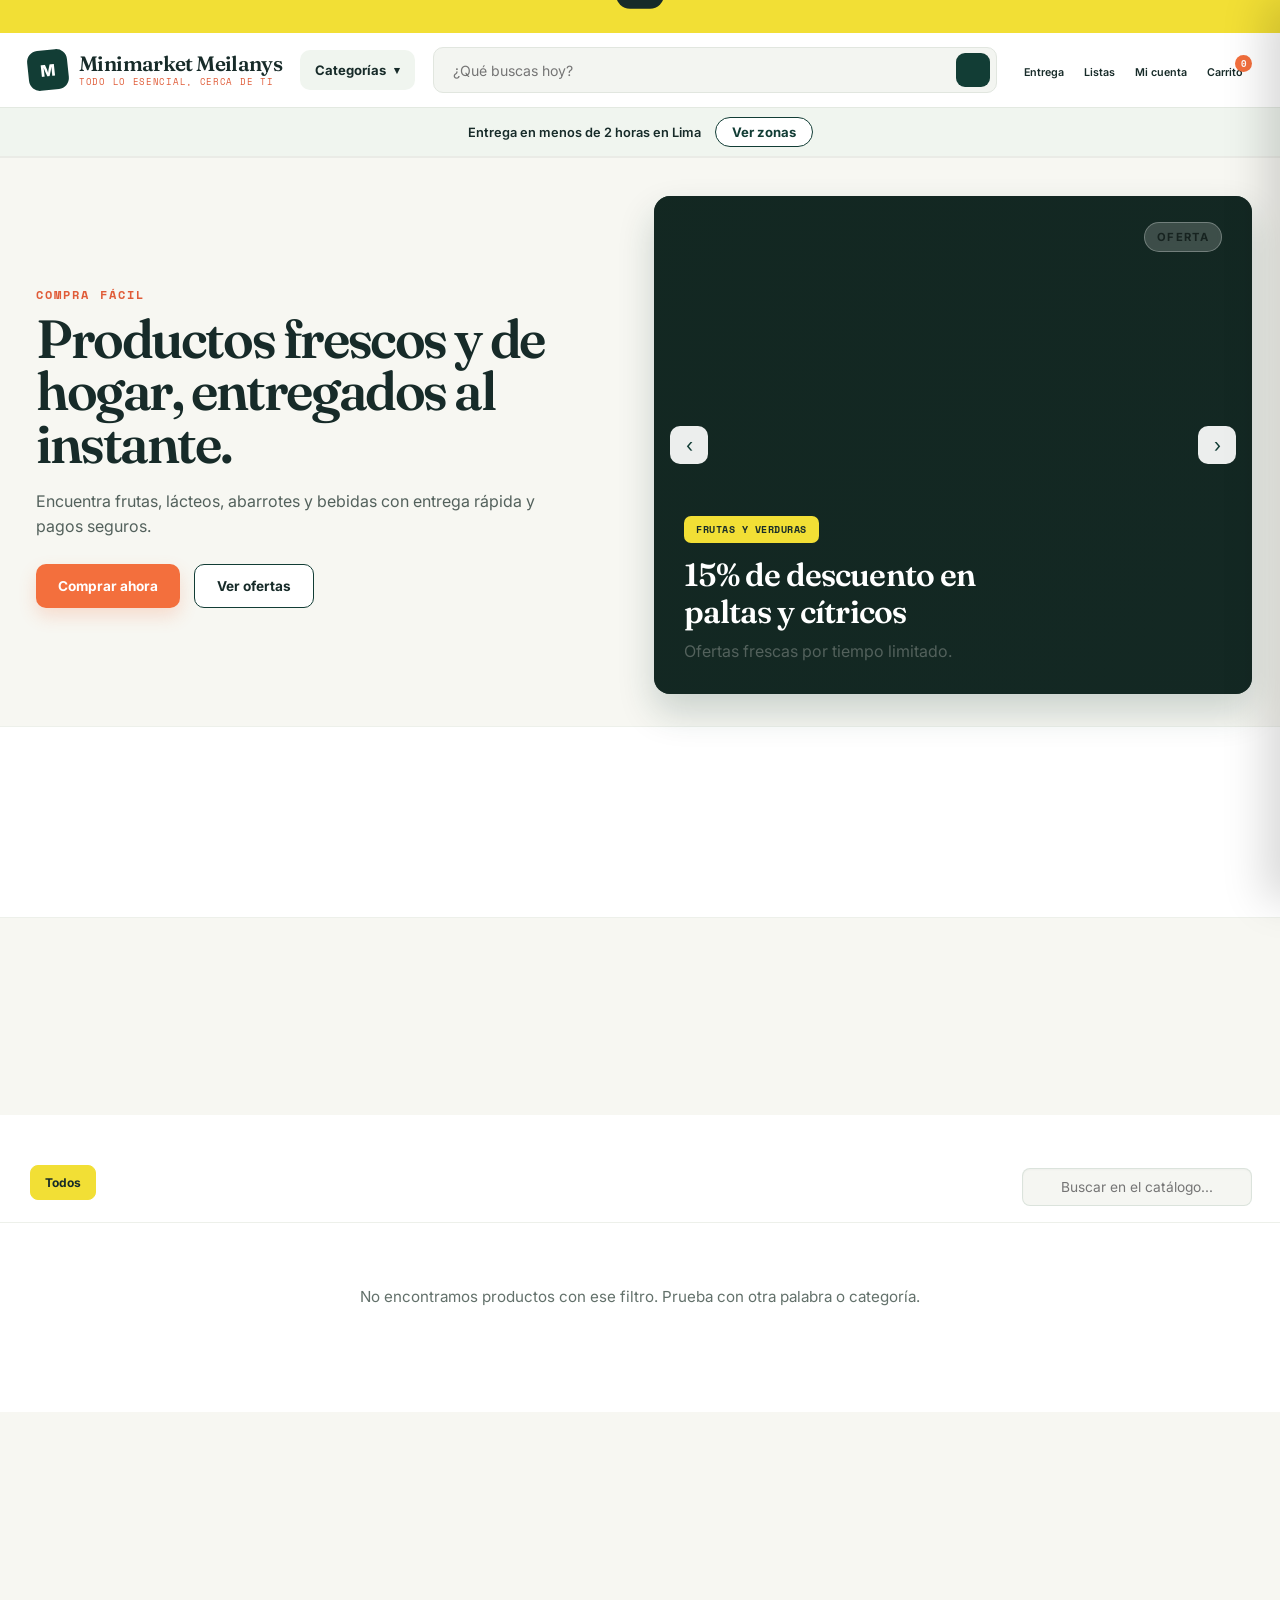
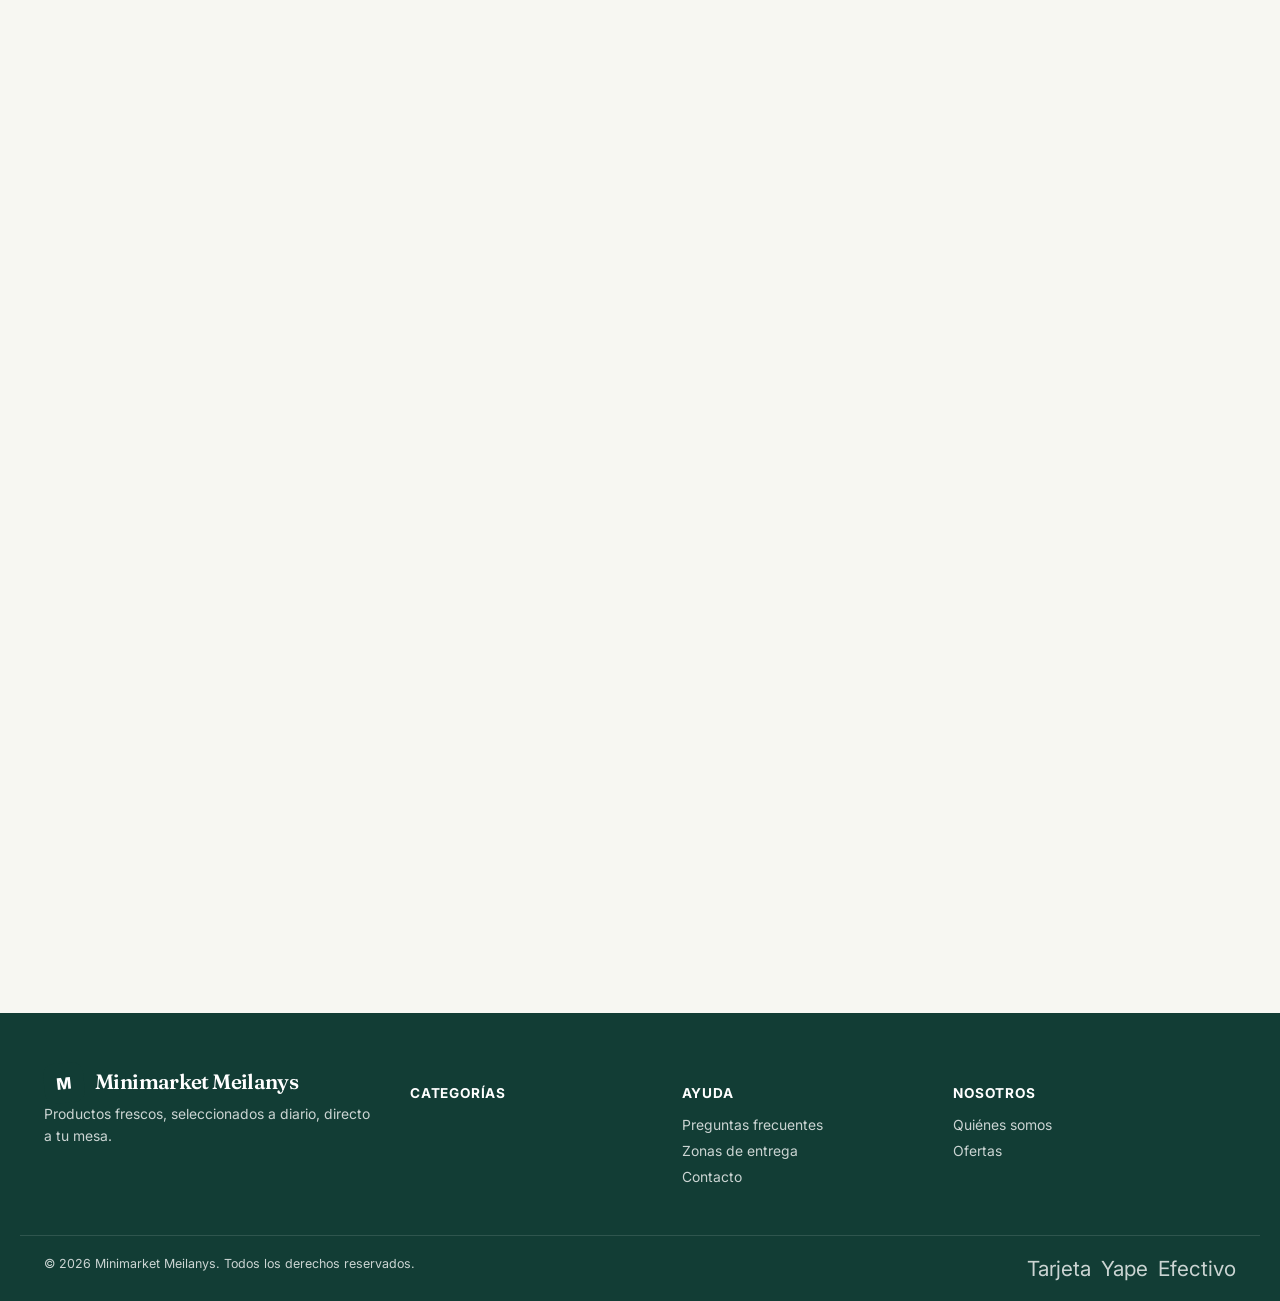
==== commit 3f90d8bf: "Update index.html" ====
--- a/publico/index.html
+++ b/publico/index.html
@@ -25,17 +25,17 @@
       </nav>
       <label class="search" aria-label="Buscar productos">
         <input type="search" id="headerSearch" placeholder="¿Qué buscas hoy?" autocomplete="off">
-        <button id="headerSearchBtn" type="button" aria-label="Buscar">⌕</button>
+        <button id="headerSearchBtn" type="button" aria-label="Buscar"></button>
       </label>
       <div class="header-actions">
-        <button class="action-btn" id="deliveryOpenBtn" type="button"><span class="ico">🚚</span><span class="label">Entrega</span></button>
-        <button class="action-btn" id="listasBtn" type="button"><span class="ico">📋</span><span class="label">Listas</span></button>
-        <button class="action-btn" id="cuentaBtn" type="button"><span class="ico">👤</span><span class="label">Mi cuenta</span></button>
-        <button class="action-btn cart-btn" id="cartOpenBtn" type="button"><span class="ico">🛒</span><span class="label">Carrito</span><span class="cart-badge" id="cartBadge">0</span></button>
+        <button class="action-btn" id="deliveryOpenBtn" type="button"><span class="ico ico--delivery" aria-hidden="true"></span><span class="label">Entrega</span></button>
+        <button class="action-btn" id="listasBtn" type="button"><span class="ico ico--lists" aria-hidden="true"></span><span class="label">Listas</span></button>
+        <button class="action-btn" id="cuentaBtn" type="button"><span class="ico ico--account" aria-hidden="true"></span><span class="label">Mi cuenta</span></button>
+        <button class="action-btn cart-btn" id="cartOpenBtn" type="button"><span class="ico ico--cart" aria-hidden="true"></span><span class="label">Carrito</span><span class="cart-badge" id="cartBadge">0</span></button>
       </div>
-      <button class="mobile-menu-btn" id="mobileMenuBtn" type="button" aria-label="Abrir menú">☰</button>
+      <button class="mobile-menu-btn" id="mobileMenuBtn" type="button" aria-label="Abrir menú">≡</button>
     </div>
-    <div class="delivery-bar"><span>🏡 Entrega en menos de 2 horas en Lima</span><button id="deliveryOpenBtnSecondary" type="button">Ver zonas</button></div>
+    <div class="delivery-bar"><span>Entrega en menos de 2 horas en Lima</span><button id="deliveryOpenBtnSecondary" type="button">Ver zonas</button></div>
   </header>
 
   <main>
--- a/publico/recursos/estilos/styles.css
+++ b/publico/recursos/estilos/styles.css
@@ -666,6 +666,14 @@
   .help-grid{grid-template-columns:1fr;}
 }
 @media (max-width:640px){
+  .header__inner{padding:12px 16px;gap:10px;}
+  .logo{gap:7px;max-width:210px;}
+  .logo__mark{width:38px;height:38px;}
+  .logo__text{font-size:1.05rem;}
+  .logo__text small{font-size:.48rem;letter-spacing:.04em;}
+  .header-actions .action-btn:not(.cart-btn){display:none;}
+  .header-actions{margin-left:auto;}
+  .mobile-menu-btn{font-size:1.35rem;}
   .category-grid{grid-template-columns:repeat(2,minmax(0,1fr));}
   .offers-grid,.product-grid{grid-template-columns:repeat(2,minmax(0,1fr));}
   .trust .container{grid-template-columns:1fr 1fr;}
@@ -680,3 +688,127 @@
   .cart-drawer{width:100%;}
   .newsletter input{width:100%;}
 }
+
+/* ============================================================
+   IDENTIDAD MEILANYS / MARKETPLACE FRESCO
+   ============================================================ */
+:root{
+  --verde-hoja:#123d35;
+  --verde-hoja-dark:#092c27;
+  --verde-musgo:#172b29;
+  --verde-brote:#e9f4e9;
+  --verde-brote-2:#d1e7d4;
+  --papaya:#f36f3d;
+  --papaya-dark:#d95428;
+  --rabano:#d33e45;
+  --fondo:#f7f7f2;
+  --superficie:#fff;
+  --carbon:#172320;
+  --gris-texto:#63716b;
+  --borde:#e3e7df;
+  --radio:14px;
+}
+
+body{background:var(--fondo);}
+.ticker{background:#f2df35;color:#172b29;padding:8px 0;font-size:.7rem;font-weight:700;}
+.ticker__track{animation-duration:34s;}
+
+.header{background:#fff;border-bottom:0;box-shadow:0 2px 0 rgba(23,43,41,.06);}
+.header__inner{max-width:1280px;padding:14px 28px;grid-template-columns:auto auto minmax(260px,1fr) auto;gap:18px;}
+.logo{gap:11px;}
+.logo__mark{width:40px;height:40px;border-radius:11px;background:#123d35;box-shadow:none;transform:rotate(-6deg);font-size:1rem;}
+.logo__text{font-size:1.3rem;letter-spacing:-.03em;}
+.logo__text small{color:#e05c38;font-size:.55rem;}
+.categories-toggle{background:#f0f5ef;border:0;padding:12px 15px;border-radius:10px;font-size:.82rem;}
+.categories-toggle:hover{background:#dcebdd;}
+.search{height:46px;background:#f3f5f1;border:1px solid #e1e6df;border-radius:10px;padding-left:15px;}
+.search:focus-within{border-color:#123d35;box-shadow:0 0 0 3px #e5f0e5;}
+.search input{font-size:.88rem;}
+.search button{width:34px;height:34px;background:#123d35;border-radius:9px;}
+.header-actions{gap:2px;}
+.action-btn{padding:7px 9px;border-radius:9px;color:#172b29;font-size:.67rem;}
+.action-btn:hover{background:#f0f5ef;}
+.action-btn .ico{font-size:1.15rem;filter:saturate(.85);}
+.cart-badge{top:0;right:0;background:#f36f3d;width:17px;height:17px;font-size:.58rem;}
+.delivery-bar{background:#f0f5ef;border-top:1px solid #e3e9e1;padding:9px 24px;font-size:.8rem;}
+.delivery-bar button{border-color:#123d35;color:#123d35;padding:6px 16px;}
+
+.hero{max-width:1280px;padding:40px 28px 32px;gap:28px;}
+.hero__content{padding:20px 0 20px 8px;}
+.hero__content .eyebrow{background:none;padding:0;color:#e05c38;letter-spacing:.18em;}
+.hero h1{font-size:clamp(2.4rem,4.2vw,4.15rem);line-height:.98;letter-spacing:-.045em;max-width:590px;}
+.hero p{font-size:1rem;max-width:500px;color:#53615c;line-height:1.6;}
+.hero__ctas{margin-top:24px;}
+.btn{border-radius:10px;padding:13px 22px;font-size:.85rem;}
+.btn--primary{background:#f36f3d;box-shadow:0 8px 18px rgba(243,111,61,.2);}
+.btn--primary:hover{background:#d95428;}
+.btn--ghost{border:1px solid #123d35;background:#fff;}
+.hero__carousel{border-radius:16px;aspect-ratio:1.2/1;box-shadow:0 18px 36px rgba(18,61,53,.2);}
+.slide{padding:30px;}
+.slide h3{font-size:2rem;max-width:360px;letter-spacing:-.03em;}
+.slide__tag{background:#f2df35;color:#172b29;border-radius:7px;font-size:.64rem;}
+.carousel-arrow{width:38px;height:38px;border-radius:10px;color:#123d35;}
+
+.categories{padding:42px 0 28px;background:#fff;border-top:1px solid #edf0ea;border-bottom:1px solid #edf0ea;}
+.categories .head{text-align:left;max-width:1280px;padding:0 28px;margin:0 auto 22px;}
+.categories .head p{font-size:.88rem;}
+.category-grid{max-width:1280px;padding:0 28px;gap:12px;grid-template-columns:repeat(6,minmax(0,1fr));}
+.category-card{min-height:90px;background:#fff;border:1px solid #e1e7df;border-radius:12px;padding:17px 10px;justify-content:center;box-shadow:0 5px 12px rgba(18,61,53,.04);}
+.category-card:hover{transform:translateY(-3px);border-color:#f36f3d;box-shadow:0 10px 20px rgba(18,61,53,.1);}
+.category-card.active{background:#123d35;border-color:#123d35;}
+.category-card__label{font-size:.76rem;}
+
+.offers{padding:52px 0;background:#f7f7f2;}
+.offers__header,.offers-grid,.product-grid{max-width:1280px;}
+.offers__header{padding:0 28px;margin-bottom:22px;}
+.countdown{background:#123d35;border-radius:10px;padding:12px 16px;}
+.countdown__time{font-size:1.25rem;color:#f2df35;}
+.offers-grid,.product-grid{padding:0 28px;gap:16px;grid-template-columns:repeat(4,minmax(0,1fr));}
+.product-card{border:1px solid #e1e7df;border-radius:14px;padding:13px;gap:8px;box-shadow:0 3px 10px rgba(18,61,53,.035);}
+.product-card:hover{transform:translateY(-4px);box-shadow:0 14px 25px rgba(18,61,53,.12);}
+.product-card__media{height:155px;border-radius:10px;background:#f0f5ef;border:0;}
+.price-tag{top:10px;right:10px;transform:none;border-radius:7px;background:#f36f3d;padding:6px 9px;box-shadow:none;font-size:.68rem;}
+.price-tag::before{display:none;}
+.product-card:hover .price-tag{transform:scale(1.04);}
+.product-card__name{font-size:.88rem;min-height:2.3em;}
+.product-card__rating{font-size:.72rem;color:#e05c38;}
+.add-btn{border-radius:8px;background:#123d35;padding:10px 12px;font-size:.78rem;}
+
+.catalog{padding:36px 0 66px;background:#fff;}
+.catalog__controls{max-width:1280px;margin-bottom:24px;padding:10px 28px;background:#fff;border:0;border-bottom:1px solid #edf0ea;border-radius:0;box-shadow:none;top:86px;}
+.filter-tab{border:1px solid #e1e7df;background:#fff;border-radius:8px;padding:9px 14px;font-size:.75rem;box-shadow:none;}
+.filter-tab.active{background:#f2df35;color:#172b29;border-color:#f2df35;box-shadow:none;}
+.catalog-search input{width:230px;border-radius:8px;padding:10px 15px 10px 38px;background:#f5f6f2;}
+
+.business-highlights,.process-section,.testimonials,.help-section,.location-section{padding-top:64px;}
+.feature-card,.testimonial-card,.help-card,.step-card,.location-card,.location-map{border-radius:14px;box-shadow:0 5px 16px rgba(18,61,53,.06);}
+.feature-card__icon{border:0;background:#f2df35;color:#172b29;border-radius:9px;}
+.trust{background:#123d35;padding:38px 0;}
+.trust-item h4{color:#fff;}
+.trust-item p{color:rgba(255,255,255,.68);}
+.trust-item__ico{color:#f2df35;font-family:var(--mono);font-size:1.25rem;font-weight:700;}
+.newsletter{border-radius:14px;background:#f2df35;margin:64px auto;padding:42px 28px;}
+.newsletter h2{color:#123d35;}
+.newsletter p{color:#31524a;}
+.footer{background:#123d35;}
+
+@media (max-width:860px){
+  .header__inner{padding:12px 18px;}
+  .hero{padding:28px 18px;}
+  .categories .head,.category-grid,.offers__header,.offers-grid,.product-grid{padding-left:18px;padding-right:18px;}
+  .hero__content{padding-left:0;}
+}
+@media (max-width:640px){
+  .hero{padding-top:22px;gap:18px;}
+  .hero__carousel{order:-1;aspect-ratio:1.35/1;}
+  .hero h1{font-size:2.75rem;}
+  .hero__ctas{gap:8px;}
+  .category-grid{gap:8px;}
+  .category-card{min-height:78px;padding:12px 6px;}
+  .offers-grid,.product-grid{gap:10px;}
+  .product-card{padding:10px;}
+  .product-card__media{height:110px;}
+  .catalog__controls{padding:10px 18px;}
+  .catalog-search input{width:100%;}
+  .newsletter{margin:42px 16px;}
+}
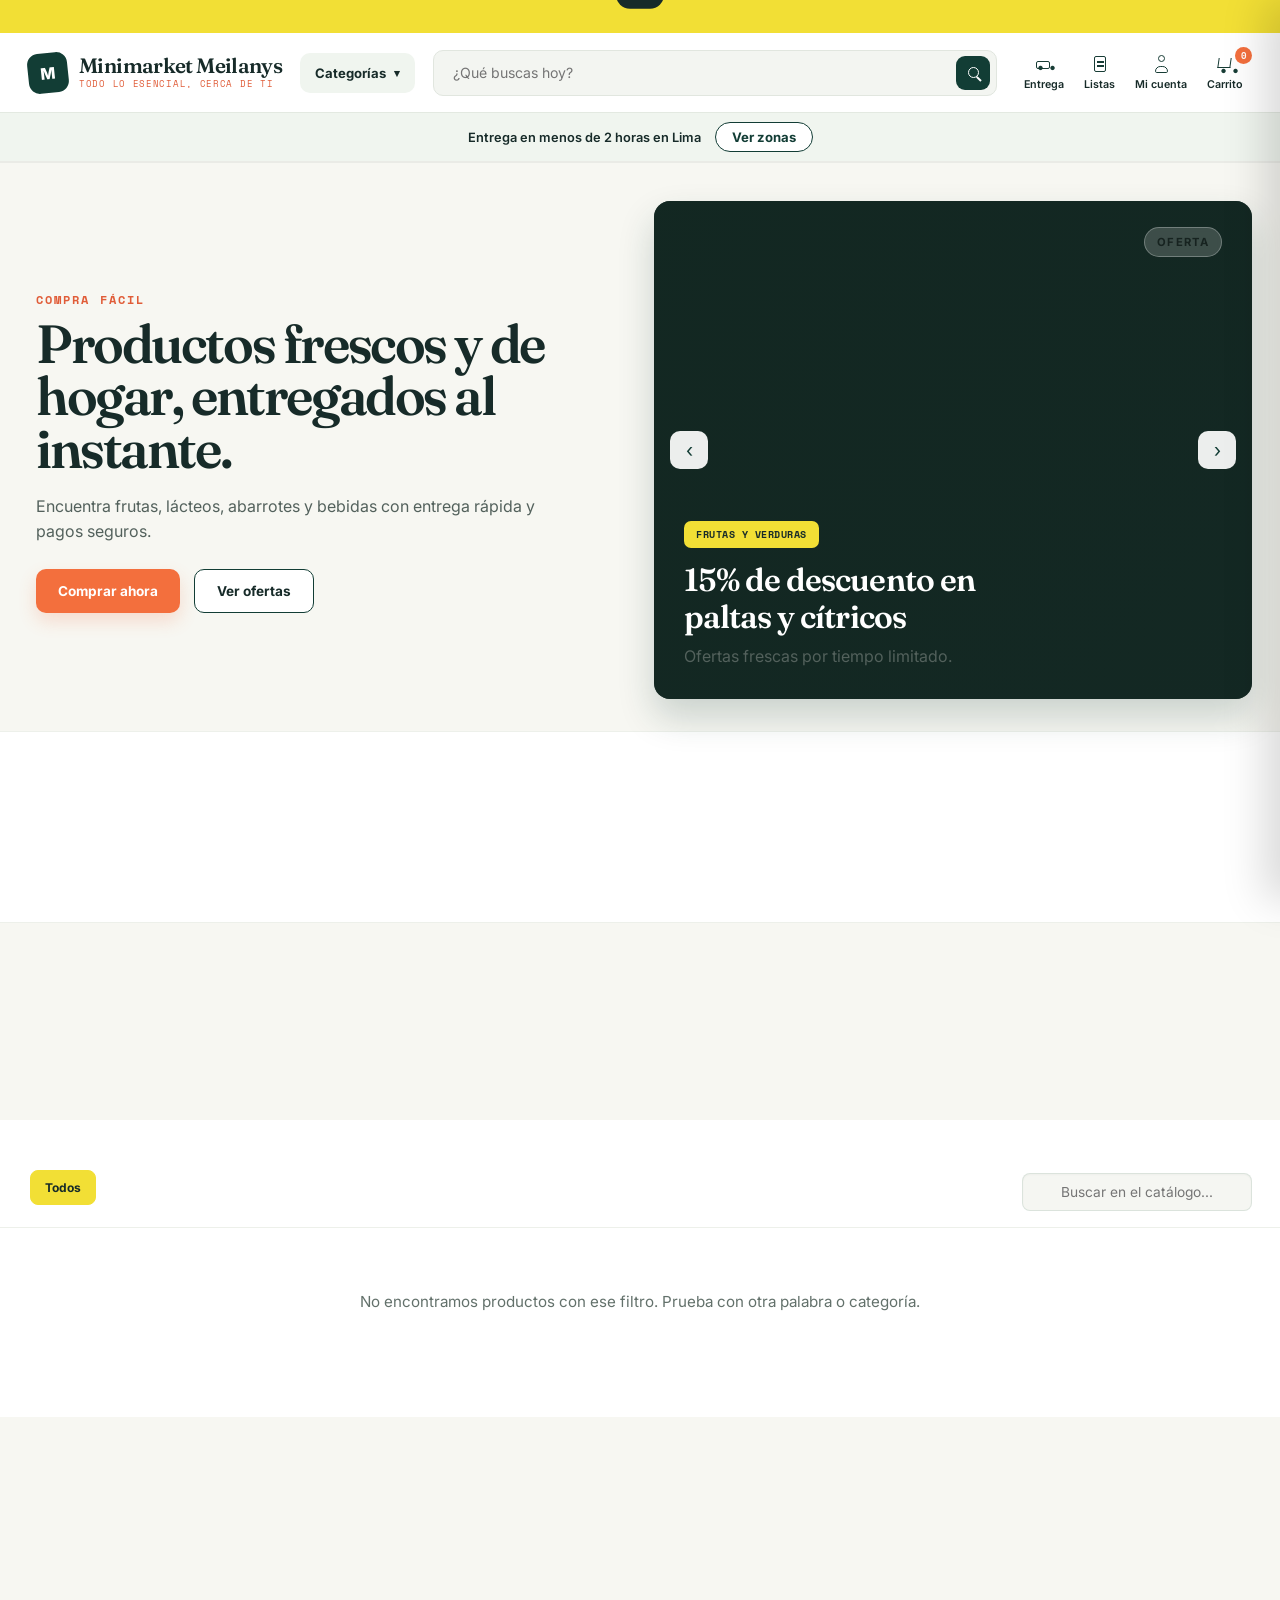
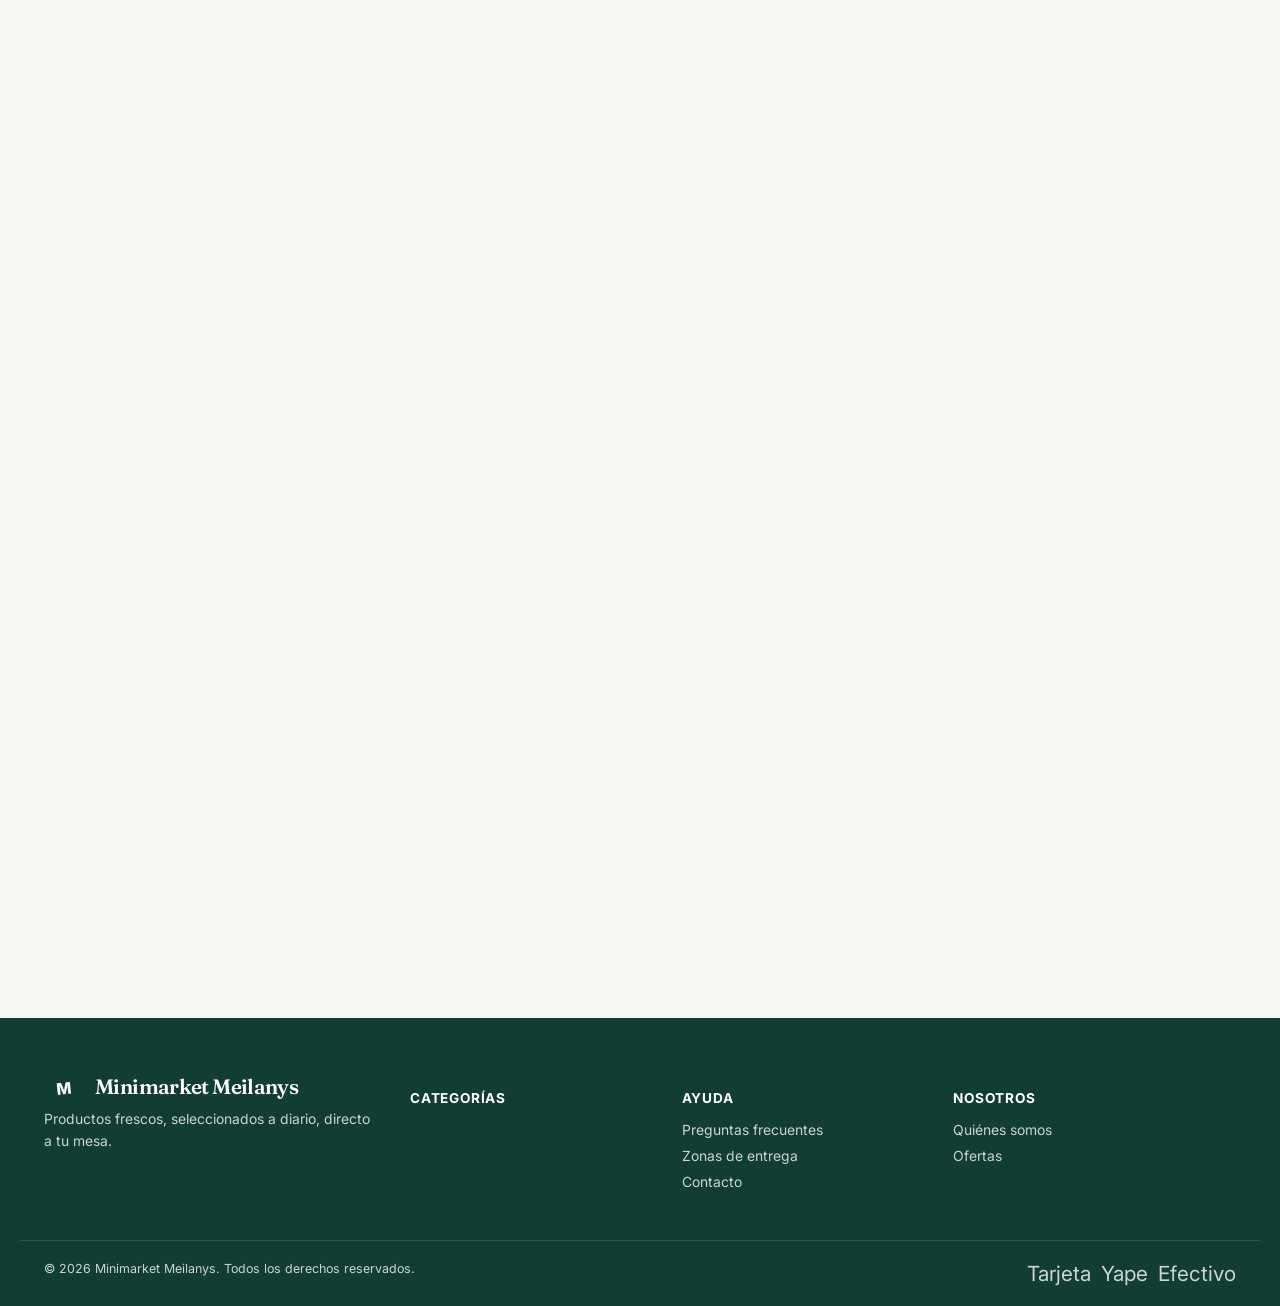
==== commit 26a73a85: "Update print statement from 'Hello' to 'Goodbye'" ====
--- a/publico/index.html
+++ b/publico/index.html
@@ -92,7 +92,7 @@
   <aside class="cart-drawer" id="cartDrawer" aria-label="Carrito de compras"><div class="cart-drawer__header"><h3>Tu carrito</h3><button id="cartCloseBtn" type="button" aria-label="Cerrar carrito">✕</button></div><div class="cart-items" id="cartItems"></div><div class="cart-drawer__footer" id="cartFooter"></div></aside>
 
   <div class="modal" id="deliveryModal" aria-hidden="true"><div class="modal__box"><button class="modal__close" id="deliveryClose" type="button" aria-label="Cerrar">✕</button><h3>¿Cómo quieres recibir tu pedido?</h3><label class="modal__option"><input type="radio" name="delivery" value="domicilio" checked> Delivery a domicilio</label><label class="modal__option"><input type="radio" name="delivery" value="tienda"> Recojo en tienda</label><button class="btn btn--primary btn--block" id="deliveryConfirm" type="button">Confirmar</button></div></div>
-  <div class="modal" id="authModal" aria-hidden="true"><div class="modal__box auth-modal__box"><button class="modal__close" id="authClose" type="button" aria-label="Cerrar">✕</button><div class="auth-modal__header"><span class="eyebrow">Cuenta</span><h3 id="authTitle">Iniciar sesión</h3></div><form id="authForm" class="auth-form"><label class="auth-field" id="authNameField"><span>Nombre</span><input id="authName" type="text" placeholder="Tu nombre"></label><label class="auth-field" id="authEmailField"><span>Correo</span><input id="authEmail" type="email" placeholder="tu@correo.com"></label><label class="auth-field"><span>Usuario o email</span><input id="authIdentifier" type="text" placeholder="Correo o usuario" required></label><label class="auth-field"><span>Contraseña</span><input id="authPassword" type="password" placeholder="Tu contraseña" required></label><button type="submit" class="btn btn--primary btn--block">Continuar</button><button type="button" class="auth-toggle" id="authToggleMode">Crear una cuenta</button></form></div></div>
+  <div class="modal" id="authModal" aria-hidden="true"><div class="modal__box auth-modal__box"><button class="modal__close" id="authClose" type="button" aria-label="Cerrar">✕</button><div class="auth-modal__header"><span class="eyebrow">Cuenta</span><h3 id="authTitle">Iniciar sesión</h3></div><form id="authForm" class="auth-form"><label class="auth-field" id="authNameField" hidden><span>Nombre completo</span><input id="authName" type="text" placeholder="Tu nombre"></label><label class="auth-field" id="authEmailField" hidden><span>Correo Gmail</span><input id="authEmail" type="email" placeholder="tu@gmail.com"></label><label class="auth-field"><span>Correo Gmail o nombre de usuario</span><input id="authIdentifier" type="text" placeholder="tu@gmail.com o tu_usuario" autocomplete="username" required></label><label class="auth-field"><span>Contraseña</span><input id="authPassword" type="password" placeholder="Tu contraseña" autocomplete="current-password" required></label><button type="submit" class="btn btn--primary btn--block">Iniciar sesión</button><button type="button" class="auth-toggle" id="authToggleMode">Crear una cuenta</button></form></div></div>
   <div class="modal" id="accountModal" aria-hidden="true"><div class="modal__box account-modal__box"><button class="modal__close" id="accountClose" type="button" aria-label="Cerrar cuenta">✕</button><div class="auth-modal__header"><span class="eyebrow">Cuenta</span><h3>Mi cuenta</h3></div><div class="account-menu"><button class="account-menu__item" data-account-panel="profile">Datos personales</button><button class="account-menu__item" data-account-panel="addresses">Direcciones</button><button class="account-menu__item" data-account-panel="payments">Medios de pago</button><button class="account-menu__item" data-account-panel="security">Configurar mi cuenta</button><button class="account-menu__item account-menu__item--danger" id="accountLogoutBtn">Cerrar sesión</button></div><div class="account-panel" id="accountPanel"></div></div></div>
   <div class="modal" id="historyModal" aria-hidden="true"><div class="modal__box history-modal__box"><button class="modal__close" id="historyClose" type="button" aria-label="Cerrar historial">✕</button><div class="auth-modal__header"><span class="eyebrow">Compras</span><h3>Mi historial</h3></div><div class="history-list" id="historyList"></div></div></div>
   <div class="toast" id="toast" aria-live="polite"></div>
--- a/publico/recursos/estilos/styles.css
+++ b/publico/recursos/estilos/styles.css
@@ -812,3 +812,17 @@
   .catalog-search input{width:100%;}
   .newsletter{margin:42px 16px;}
 }
+
+/* Señalética sobria: iconos geométricos, sin emojis de sistema. */
+.action-btn .ico{position:relative;width:20px;height:20px;display:block;font-size:0;color:#123d35;}
+.ico--delivery::before{content:"";position:absolute;left:2px;top:7px;width:14px;height:8px;border:1.8px solid currentColor;border-radius:2px;}
+.ico--delivery::after{content:"••";position:absolute;left:3px;top:5px;font-size:14px;letter-spacing:5px;line-height:16px;}
+.ico--lists::before{content:"";position:absolute;inset:2px 4px;border:1.8px solid currentColor;border-radius:2px;}
+.ico--lists::after{content:"";position:absolute;left:7px;top:7px;width:7px;height:1.5px;background:currentColor;box-shadow:0 4px currentColor;}
+.ico--account::before{content:"";position:absolute;left:7px;top:1px;width:7px;height:7px;border:1.8px solid currentColor;border-radius:50%;}
+.ico--account::after{content:"";position:absolute;left:4px;bottom:1px;width:13px;height:7px;border:1.8px solid currentColor;border-radius:9px 9px 3px 3px;}
+.ico--cart::before{content:"";position:absolute;left:3px;top:4px;width:13px;height:10px;border:1.8px solid currentColor;border-top:0;transform:skew(-8deg);}
+.ico--cart::after{content:"••";position:absolute;left:5px;top:9px;font-size:14px;letter-spacing:5px;line-height:14px;}
+.search button::before{content:"";width:11px;height:11px;border:1.7px solid #fff;border-radius:50%;}
+.search button::after{content:"";position:absolute;width:6px;height:1.7px;background:#fff;transform:translate(6px,6px) rotate(45deg);}
+.search button{position:relative;}
